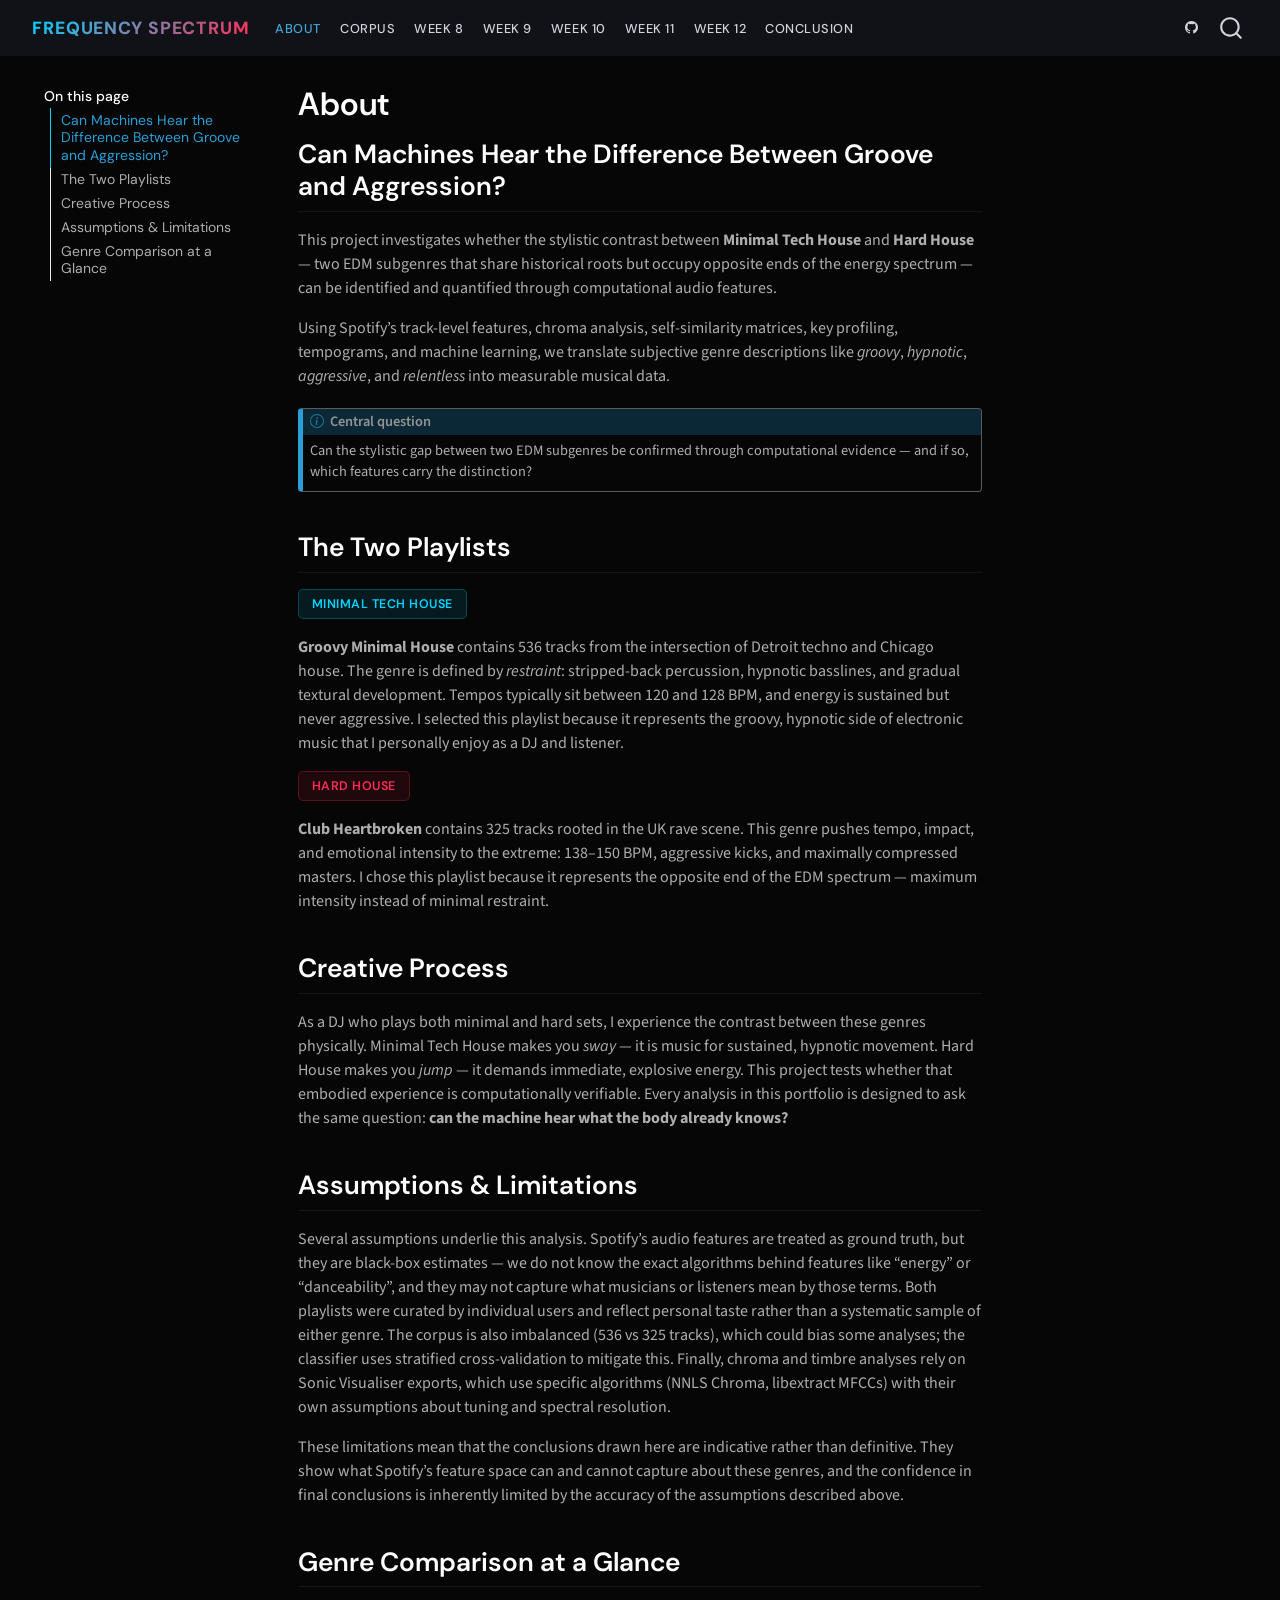
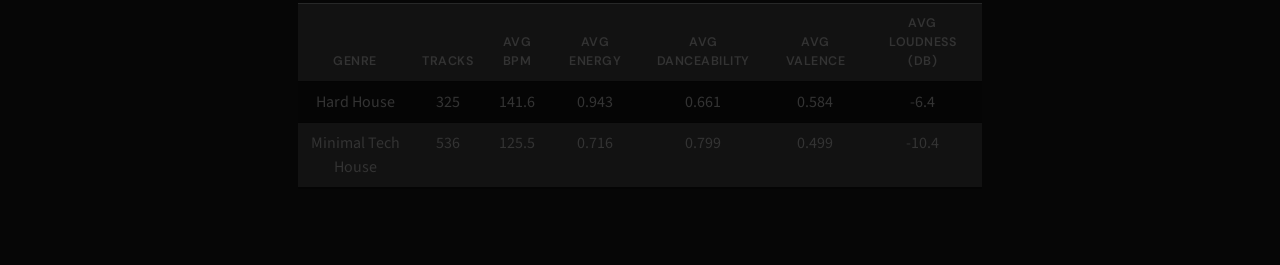
==== docs/index.html @ 455fdeac "Final portfolio" ====
<!DOCTYPE html>
<html xmlns="http://www.w3.org/1999/xhtml" lang="en" xml:lang="en"><head>

<meta charset="utf-8">
<meta name="generator" content="quarto-1.8.25">

<meta name="viewport" content="width=device-width, initial-scale=1.0, user-scalable=yes">


<title>About – Frequency Spectrum</title>
<style>
code{white-space: pre-wrap;}
span.smallcaps{font-variant: small-caps;}
div.columns{display: flex; gap: min(4vw, 1.5em);}
div.column{flex: auto; overflow-x: auto;}
div.hanging-indent{margin-left: 1.5em; text-indent: -1.5em;}
ul.task-list{list-style: none;}
ul.task-list li input[type="checkbox"] {
  width: 0.8em;
  margin: 0 0.8em 0.2em -1em; /* quarto-specific, see https://github.com/quarto-dev/quarto-cli/issues/4556 */ 
  vertical-align: middle;
}
</style>


<script src="site_libs/quarto-nav/quarto-nav.js"></script>
<script src="site_libs/quarto-nav/headroom.min.js"></script>
<script src="site_libs/clipboard/clipboard.min.js"></script>
<script src="site_libs/quarto-search/autocomplete.umd.js"></script>
<script src="site_libs/quarto-search/fuse.min.js"></script>
<script src="site_libs/quarto-search/quarto-search.js"></script>
<meta name="quarto:offset" content="./">
<script src="site_libs/quarto-html/quarto.js" type="module"></script>
<script src="site_libs/quarto-html/tabsets/tabsets.js" type="module"></script>
<script src="site_libs/quarto-html/axe/axe-check.js" type="module"></script>
<script src="site_libs/quarto-html/popper.min.js"></script>
<script src="site_libs/quarto-html/tippy.umd.min.js"></script>
<script src="site_libs/quarto-html/anchor.min.js"></script>
<link href="site_libs/quarto-html/tippy.css" rel="stylesheet">
<link href="site_libs/quarto-html/quarto-syntax-highlighting-dark-707d8167ce6003fca903bfe2be84ab7f.css" rel="stylesheet" id="quarto-text-highlighting-styles">
<script src="site_libs/bootstrap/bootstrap.min.js"></script>
<link href="site_libs/bootstrap/bootstrap-icons.css" rel="stylesheet">
<link href="site_libs/bootstrap/bootstrap-e478859834df8f7b077fbd1dd3762a8b.min.css" rel="stylesheet" append-hash="true" id="quarto-bootstrap" data-mode="dark">
<script id="quarto-search-options" type="application/json">{
  "location": "navbar",
  "copy-button": false,
  "collapse-after": 3,
  "panel-placement": "end",
  "type": "overlay",
  "limit": 50,
  "keyboard-shortcut": [
    "f",
    "/",
    "s"
  ],
  "show-item-context": false,
  "language": {
    "search-no-results-text": "No results",
    "search-matching-documents-text": "matching documents",
    "search-copy-link-title": "Copy link to search",
    "search-hide-matches-text": "Hide additional matches",
    "search-more-match-text": "more match in this document",
    "search-more-matches-text": "more matches in this document",
    "search-clear-button-title": "Clear",
    "search-text-placeholder": "",
    "search-detached-cancel-button-title": "Cancel",
    "search-submit-button-title": "Submit",
    "search-label": "Search"
  }
}</script>
<style>html{ scroll-behavior: smooth; }</style>
<link href="site_libs/htmltools-fill-0.5.9/fill.css" rel="stylesheet">
<script src="site_libs/htmlwidgets-1.6.4/htmlwidgets.js"></script>
<link href="site_libs/datatables-css-0.0.0/datatables-crosstalk.css" rel="stylesheet">
<script src="site_libs/datatables-binding-0.34.0/datatables.js"></script>
<script src="site_libs/jquery-3.6.0/jquery-3.6.0.min.js"></script>
<link href="site_libs/dt-core-1.13.6/css/jquery.dataTables.min.css" rel="stylesheet">
<link href="site_libs/dt-core-1.13.6/css/jquery.dataTables.extra.css" rel="stylesheet">
<script src="site_libs/dt-core-1.13.6/js/jquery.dataTables.min.js"></script>
<link href="site_libs/crosstalk-1.2.2/css/crosstalk.min.css" rel="stylesheet">
<script src="site_libs/crosstalk-1.2.2/js/crosstalk.min.js"></script>


<link rel="stylesheet" href="style.css">
</head>

<body class="floating nav-fixed quarto-light">

<div id="quarto-search-results"></div>
  <header id="quarto-header" class="headroom fixed-top">
    <nav class="navbar navbar-expand-lg " data-bs-theme="dark">
      <div class="navbar-container container-fluid">
      <div class="navbar-brand-container mx-auto">
    <a href="./index.html" class="navbar-brand navbar-brand-logo">
    </a>
    <a class="navbar-brand" href="./index.html">
    <span class="navbar-title">Frequency Spectrum</span>
    </a>
  </div>
            <div id="quarto-search" class="" title="Search"></div>
          <button class="navbar-toggler" type="button" data-bs-toggle="collapse" data-bs-target="#navbarCollapse" aria-controls="navbarCollapse" role="menu" aria-expanded="false" aria-label="Toggle navigation" onclick="if (window.quartoToggleHeadroom) { window.quartoToggleHeadroom(); }">
  <span class="navbar-toggler-icon"></span>
</button>
          <div class="collapse navbar-collapse" id="navbarCollapse">
            <ul class="navbar-nav navbar-nav-scroll me-auto">
  <li class="nav-item">
    <a class="nav-link active" href="./index.html" aria-current="page"> 
<span class="menu-text">About</span></a>
  </li>  
  <li class="nav-item">
    <a class="nav-link" href="./corpus.html"> 
<span class="menu-text">Corpus</span></a>
  </li>  
  <li class="nav-item">
    <a class="nav-link" href="./week8.html"> 
<span class="menu-text">Week 8</span></a>
  </li>  
  <li class="nav-item">
    <a class="nav-link" href="./week9.html"> 
<span class="menu-text">Week 9</span></a>
  </li>  
  <li class="nav-item">
    <a class="nav-link" href="./week10.html"> 
<span class="menu-text">Week 10</span></a>
  </li>  
  <li class="nav-item">
    <a class="nav-link" href="./week11.html"> 
<span class="menu-text">Week 11</span></a>
  </li>  
  <li class="nav-item">
    <a class="nav-link" href="./week12.html"> 
<span class="menu-text">Week 12</span></a>
  </li>  
  <li class="nav-item">
    <a class="nav-link" href="./conclusion.html"> 
<span class="menu-text">Conclusion</span></a>
  </li>  
</ul>
            <ul class="navbar-nav navbar-nav-scroll ms-auto">
  <li class="nav-item compact">
    <a class="nav-link" href="https://github.com/abelvestering/Computational_Musicology/"> <i class="bi bi-github" role="img">
</i> 
<span class="menu-text"></span></a>
  </li>  
</ul>
          </div> <!-- /navcollapse -->
            <div class="quarto-navbar-tools">
</div>
      </div> <!-- /container-fluid -->
    </nav>
</header>
<!-- content -->
<div id="quarto-content" class="quarto-container page-columns page-rows-contents page-layout-article page-navbar">
<!-- sidebar -->
  <nav id="quarto-sidebar" class="sidebar collapse collapse-horizontal quarto-sidebar-collapse-item sidebar-navigation floating overflow-auto">
    <nav id="TOC" role="doc-toc" class="toc-active">
    <h2 id="toc-title">On this page</h2>
   
  <ul>
  <li><a href="#can-machines-hear-the-difference-between-groove-and-aggression" id="toc-can-machines-hear-the-difference-between-groove-and-aggression" class="nav-link active" data-scroll-target="#can-machines-hear-the-difference-between-groove-and-aggression">Can Machines Hear the Difference Between Groove and Aggression?</a></li>
  <li><a href="#the-two-playlists" id="toc-the-two-playlists" class="nav-link" data-scroll-target="#the-two-playlists">The Two Playlists</a></li>
  <li><a href="#creative-process" id="toc-creative-process" class="nav-link" data-scroll-target="#creative-process">Creative Process</a></li>
  <li><a href="#assumptions-limitations" id="toc-assumptions-limitations" class="nav-link" data-scroll-target="#assumptions-limitations">Assumptions &amp; Limitations</a></li>
  <li><a href="#genre-comparison-at-a-glance" id="toc-genre-comparison-at-a-glance" class="nav-link" data-scroll-target="#genre-comparison-at-a-glance">Genre Comparison at a Glance</a></li>
  </ul>
</nav>
</nav>
<div id="quarto-sidebar-glass" class="quarto-sidebar-collapse-item" data-bs-toggle="collapse" data-bs-target=".quarto-sidebar-collapse-item"></div>
<!-- margin-sidebar -->
    <div id="quarto-margin-sidebar" class="sidebar margin-sidebar zindex-bottom">
    </div>
<!-- main -->
<main class="content" id="quarto-document-content">

<header id="title-block-header" class="quarto-title-block default">
<div class="quarto-title">
<h1 class="title">About</h1>
</div>



<div class="quarto-title-meta">

    
  
    
  </div>
  


</header>


<section id="can-machines-hear-the-difference-between-groove-and-aggression" class="level2">
<h2 class="anchored" data-anchor-id="can-machines-hear-the-difference-between-groove-and-aggression">Can Machines Hear the Difference Between Groove and Aggression?</h2>
<p>This project investigates whether the stylistic contrast between <strong>Minimal Tech House</strong> and <strong>Hard House</strong> — two EDM subgenres that share historical roots but occupy opposite ends of the energy spectrum — can be identified and quantified through computational audio features.</p>
<p>Using Spotify’s track-level features, chroma analysis, self-similarity matrices, key profiling, tempograms, and machine learning, we translate subjective genre descriptions like <em>groovy</em>, <em>hypnotic</em>, <em>aggressive</em>, and <em>relentless</em> into measurable musical data.</p>
<div class="callout callout-style-default callout-note callout-titled">
<div class="callout-header d-flex align-content-center">
<div class="callout-icon-container">
<i class="callout-icon"></i>
</div>
<div class="callout-title-container flex-fill">
<span class="screen-reader-only">Note</span>Central question
</div>
</div>
<div class="callout-body-container callout-body">
<p>Can the stylistic gap between two EDM subgenres be confirmed through computational evidence — and if so, which features carry the distinction?</p>
</div>
</div>
</section>
<section id="the-two-playlists" class="level2">
<h2 class="anchored" data-anchor-id="the-two-playlists">The Two Playlists</h2>
<p><span class="genre-tag minimal">Minimal Tech House</span></p>
<p><strong>Groovy Minimal House</strong> contains 536 tracks from the intersection of Detroit techno and Chicago house. The genre is defined by <em>restraint</em>: stripped-back percussion, hypnotic basslines, and gradual textural development. Tempos typically sit between 120 and 128 BPM, and energy is sustained but never aggressive. I selected this playlist because it represents the groovy, hypnotic side of electronic music that I personally enjoy as a DJ and listener.</p>
<p><span class="genre-tag hard">Hard House</span></p>
<p><strong>Club Heartbroken</strong> contains 325 tracks rooted in the UK rave scene. This genre pushes tempo, impact, and emotional intensity to the extreme: 138–150 BPM, aggressive kicks, and maximally compressed masters. I chose this playlist because it represents the opposite end of the EDM spectrum — maximum intensity instead of minimal restraint.</p>
</section>
<section id="creative-process" class="level2">
<h2 class="anchored" data-anchor-id="creative-process">Creative Process</h2>
<p>As a DJ who plays both minimal and hard sets, I experience the contrast between these genres physically. Minimal Tech House makes you <em>sway</em> — it is music for sustained, hypnotic movement. Hard House makes you <em>jump</em> — it demands immediate, explosive energy. This project tests whether that embodied experience is computationally verifiable. Every analysis in this portfolio is designed to ask the same question: <strong>can the machine hear what the body already knows?</strong></p>
</section>
<section id="assumptions-limitations" class="level2">
<h2 class="anchored" data-anchor-id="assumptions-limitations">Assumptions &amp; Limitations</h2>
<p>Several assumptions underlie this analysis. Spotify’s audio features are treated as ground truth, but they are black-box estimates — we do not know the exact algorithms behind features like “energy” or “danceability”, and they may not capture what musicians or listeners mean by those terms. Both playlists were curated by individual users and reflect personal taste rather than a systematic sample of either genre. The corpus is also imbalanced (536 vs 325 tracks), which could bias some analyses; the classifier uses stratified cross-validation to mitigate this. Finally, chroma and timbre analyses rely on Sonic Visualiser exports, which use specific algorithms (NNLS Chroma, libextract MFCCs) with their own assumptions about tuning and spectral resolution.</p>
<p>These limitations mean that the conclusions drawn here are indicative rather than definitive. They show what Spotify’s feature space can and cannot capture about these genres, and the confidence in final conclusions is inherently limited by the accuracy of the assumptions described above.</p>
</section>
<section id="genre-comparison-at-a-glance" class="level2">
<h2 class="anchored" data-anchor-id="genre-comparison-at-a-glance">Genre Comparison at a Glance</h2>
<div class="cell">
<div class="cell-output-display">
<div class="datatables html-widget html-fill-item" id="htmlwidget-2cdfd530561beb32ae3f" style="width:100%;height:auto;"></div>
<script type="application/json" data-for="htmlwidget-2cdfd530561beb32ae3f">{"x":{"filter":"none","vertical":false,"data":[["Hard House","Minimal Tech House"],[325,536],[141.6,125.5],[0.9429999999999999,0.716],[0.661,0.799],[0.584,0.499],[-6.4,-10.4]],"container":"<table class=\"table table-striped table-hover\">\n  <thead>\n    <tr>\n      <th>Genre<\/th>\n      <th>Tracks<\/th>\n      <th>Avg BPM<\/th>\n      <th>Avg Energy<\/th>\n      <th>Avg Danceability<\/th>\n      <th>Avg Valence<\/th>\n      <th>Avg Loudness (dB)<\/th>\n    <\/tr>\n  <\/thead>\n<\/table>","options":{"dom":"t","ordering":false,"columnDefs":[{"className":"dt-center","targets":"_all"},{"name":"Genre","targets":0},{"name":"Tracks","targets":1},{"name":"Avg BPM","targets":2},{"name":"Avg Energy","targets":3},{"name":"Avg Danceability","targets":4},{"name":"Avg Valence","targets":5},{"name":"Avg Loudness (dB)","targets":6}],"order":[],"autoWidth":false,"orderClasses":false}},"evals":[],"jsHooks":[]}</script>
</div>
</div>


</section>

</main> <!-- /main -->
<script id="quarto-html-after-body" type="application/javascript">
  window.document.addEventListener("DOMContentLoaded", function (event) {
    const icon = "";
    const anchorJS = new window.AnchorJS();
    anchorJS.options = {
      placement: 'right',
      icon: icon
    };
    anchorJS.add('.anchored');
    const isCodeAnnotation = (el) => {
      for (const clz of el.classList) {
        if (clz.startsWith('code-annotation-')) {                     
          return true;
        }
      }
      return false;
    }
    const onCopySuccess = function(e) {
      // button target
      const button = e.trigger;
      // don't keep focus
      button.blur();
      // flash "checked"
      button.classList.add('code-copy-button-checked');
      var currentTitle = button.getAttribute("title");
      button.setAttribute("title", "Copied!");
      let tooltip;
      if (window.bootstrap) {
        button.setAttribute("data-bs-toggle", "tooltip");
        button.setAttribute("data-bs-placement", "left");
        button.setAttribute("data-bs-title", "Copied!");
        tooltip = new bootstrap.Tooltip(button, 
          { trigger: "manual", 
            customClass: "code-copy-button-tooltip",
            offset: [0, -8]});
        tooltip.show();    
      }
      setTimeout(function() {
        if (tooltip) {
          tooltip.hide();
          button.removeAttribute("data-bs-title");
          button.removeAttribute("data-bs-toggle");
          button.removeAttribute("data-bs-placement");
        }
        button.setAttribute("title", currentTitle);
        button.classList.remove('code-copy-button-checked');
      }, 1000);
      // clear code selection
      e.clearSelection();
    }
    const getTextToCopy = function(trigger) {
      const outerScaffold = trigger.parentElement.cloneNode(true);
      const codeEl = outerScaffold.querySelector('code');
      for (const childEl of codeEl.children) {
        if (isCodeAnnotation(childEl)) {
          childEl.remove();
        }
      }
      return codeEl.innerText;
    }
    const clipboard = new window.ClipboardJS('.code-copy-button:not([data-in-quarto-modal])', {
      text: getTextToCopy
    });
    clipboard.on('success', onCopySuccess);
    if (window.document.getElementById('quarto-embedded-source-code-modal')) {
      const clipboardModal = new window.ClipboardJS('.code-copy-button[data-in-quarto-modal]', {
        text: getTextToCopy,
        container: window.document.getElementById('quarto-embedded-source-code-modal')
      });
      clipboardModal.on('success', onCopySuccess);
    }
      var localhostRegex = new RegExp(/^(?:http|https):\/\/localhost\:?[0-9]*\//);
      var mailtoRegex = new RegExp(/^mailto:/);
        var filterRegex = new RegExp('/' + window.location.host + '/');
      var isInternal = (href) => {
          return filterRegex.test(href) || localhostRegex.test(href) || mailtoRegex.test(href);
      }
      // Inspect non-navigation links and adorn them if external
     var links = window.document.querySelectorAll('a[href]:not(.nav-link):not(.navbar-brand):not(.toc-action):not(.sidebar-link):not(.sidebar-item-toggle):not(.pagination-link):not(.no-external):not([aria-hidden]):not(.dropdown-item):not(.quarto-navigation-tool):not(.about-link)');
      for (var i=0; i<links.length; i++) {
        const link = links[i];
        if (!isInternal(link.href)) {
          // undo the damage that might have been done by quarto-nav.js in the case of
          // links that we want to consider external
          if (link.dataset.originalHref !== undefined) {
            link.href = link.dataset.originalHref;
          }
        }
      }
    function tippyHover(el, contentFn, onTriggerFn, onUntriggerFn) {
      const config = {
        allowHTML: true,
        maxWidth: 500,
        delay: 100,
        arrow: false,
        appendTo: function(el) {
            return el.parentElement;
        },
        interactive: true,
        interactiveBorder: 10,
        theme: 'quarto',
        placement: 'bottom-start',
      };
      if (contentFn) {
        config.content = contentFn;
      }
      if (onTriggerFn) {
        config.onTrigger = onTriggerFn;
      }
      if (onUntriggerFn) {
        config.onUntrigger = onUntriggerFn;
      }
      window.tippy(el, config); 
    }
    const noterefs = window.document.querySelectorAll('a[role="doc-noteref"]');
    for (var i=0; i<noterefs.length; i++) {
      const ref = noterefs[i];
      tippyHover(ref, function() {
        // use id or data attribute instead here
        let href = ref.getAttribute('data-footnote-href') || ref.getAttribute('href');
        try { href = new URL(href).hash; } catch {}
        const id = href.replace(/^#\/?/, "");
        const note = window.document.getElementById(id);
        if (note) {
          return note.innerHTML;
        } else {
          return "";
        }
      });
    }
    const xrefs = window.document.querySelectorAll('a.quarto-xref');
    const processXRef = (id, note) => {
      // Strip column container classes
      const stripColumnClz = (el) => {
        el.classList.remove("page-full", "page-columns");
        if (el.children) {
          for (const child of el.children) {
            stripColumnClz(child);
          }
        }
      }
      stripColumnClz(note)
      if (id === null || id.startsWith('sec-')) {
        // Special case sections, only their first couple elements
        const container = document.createElement("div");
        if (note.children && note.children.length > 2) {
          container.appendChild(note.children[0].cloneNode(true));
          for (let i = 1; i < note.children.length; i++) {
            const child = note.children[i];
            if (child.tagName === "P" && child.innerText === "") {
              continue;
            } else {
              container.appendChild(child.cloneNode(true));
              break;
            }
          }
          if (window.Quarto?.typesetMath) {
            window.Quarto.typesetMath(container);
          }
          return container.innerHTML
        } else {
          if (window.Quarto?.typesetMath) {
            window.Quarto.typesetMath(note);
          }
          return note.innerHTML;
        }
      } else {
        // Remove any anchor links if they are present
        const anchorLink = note.querySelector('a.anchorjs-link');
        if (anchorLink) {
          anchorLink.remove();
        }
        if (window.Quarto?.typesetMath) {
          window.Quarto.typesetMath(note);
        }
        if (note.classList.contains("callout")) {
          return note.outerHTML;
        } else {
          return note.innerHTML;
        }
      }
    }
    for (var i=0; i<xrefs.length; i++) {
      const xref = xrefs[i];
      tippyHover(xref, undefined, function(instance) {
        instance.disable();
        let url = xref.getAttribute('href');
        let hash = undefined; 
        if (url.startsWith('#')) {
          hash = url;
        } else {
          try { hash = new URL(url).hash; } catch {}
        }
        if (hash) {
          const id = hash.replace(/^#\/?/, "");
          const note = window.document.getElementById(id);
          if (note !== null) {
            try {
              const html = processXRef(id, note.cloneNode(true));
              instance.setContent(html);
            } finally {
              instance.enable();
              instance.show();
            }
          } else {
            // See if we can fetch this
            fetch(url.split('#')[0])
            .then(res => res.text())
            .then(html => {
              const parser = new DOMParser();
              const htmlDoc = parser.parseFromString(html, "text/html");
              const note = htmlDoc.getElementById(id);
              if (note !== null) {
                const html = processXRef(id, note);
                instance.setContent(html);
              } 
            }).finally(() => {
              instance.enable();
              instance.show();
            });
          }
        } else {
          // See if we can fetch a full url (with no hash to target)
          // This is a special case and we should probably do some content thinning / targeting
          fetch(url)
          .then(res => res.text())
          .then(html => {
            const parser = new DOMParser();
            const htmlDoc = parser.parseFromString(html, "text/html");
            const note = htmlDoc.querySelector('main.content');
            if (note !== null) {
              // This should only happen for chapter cross references
              // (since there is no id in the URL)
              // remove the first header
              if (note.children.length > 0 && note.children[0].tagName === "HEADER") {
                note.children[0].remove();
              }
              const html = processXRef(null, note);
              instance.setContent(html);
            } 
          }).finally(() => {
            instance.enable();
            instance.show();
          });
        }
      }, function(instance) {
      });
    }
        let selectedAnnoteEl;
        const selectorForAnnotation = ( cell, annotation) => {
          let cellAttr = 'data-code-cell="' + cell + '"';
          let lineAttr = 'data-code-annotation="' +  annotation + '"';
          const selector = 'span[' + cellAttr + '][' + lineAttr + ']';
          return selector;
        }
        const selectCodeLines = (annoteEl) => {
          const doc = window.document;
          const targetCell = annoteEl.getAttribute("data-target-cell");
          const targetAnnotation = annoteEl.getAttribute("data-target-annotation");
          const annoteSpan = window.document.querySelector(selectorForAnnotation(targetCell, targetAnnotation));
          const lines = annoteSpan.getAttribute("data-code-lines").split(",");
          const lineIds = lines.map((line) => {
            return targetCell + "-" + line;
          })
          let top = null;
          let height = null;
          let parent = null;
          if (lineIds.length > 0) {
              //compute the position of the single el (top and bottom and make a div)
              const el = window.document.getElementById(lineIds[0]);
              top = el.offsetTop;
              height = el.offsetHeight;
              parent = el.parentElement.parentElement;
            if (lineIds.length > 1) {
              const lastEl = window.document.getElementById(lineIds[lineIds.length - 1]);
              const bottom = lastEl.offsetTop + lastEl.offsetHeight;
              height = bottom - top;
            }
            if (top !== null && height !== null && parent !== null) {
              // cook up a div (if necessary) and position it 
              let div = window.document.getElementById("code-annotation-line-highlight");
              if (div === null) {
                div = window.document.createElement("div");
                div.setAttribute("id", "code-annotation-line-highlight");
                div.style.position = 'absolute';
                parent.appendChild(div);
              }
              div.style.top = top - 2 + "px";
              div.style.height = height + 4 + "px";
              div.style.left = 0;
              let gutterDiv = window.document.getElementById("code-annotation-line-highlight-gutter");
              if (gutterDiv === null) {
                gutterDiv = window.document.createElement("div");
                gutterDiv.setAttribute("id", "code-annotation-line-highlight-gutter");
                gutterDiv.style.position = 'absolute';
                const codeCell = window.document.getElementById(targetCell);
                const gutter = codeCell.querySelector('.code-annotation-gutter');
                gutter.appendChild(gutterDiv);
              }
              gutterDiv.style.top = top - 2 + "px";
              gutterDiv.style.height = height + 4 + "px";
            }
            selectedAnnoteEl = annoteEl;
          }
        };
        const unselectCodeLines = () => {
          const elementsIds = ["code-annotation-line-highlight", "code-annotation-line-highlight-gutter"];
          elementsIds.forEach((elId) => {
            const div = window.document.getElementById(elId);
            if (div) {
              div.remove();
            }
          });
          selectedAnnoteEl = undefined;
        };
          // Handle positioning of the toggle
      window.addEventListener(
        "resize",
        throttle(() => {
          elRect = undefined;
          if (selectedAnnoteEl) {
            selectCodeLines(selectedAnnoteEl);
          }
        }, 10)
      );
      function throttle(fn, ms) {
      let throttle = false;
      let timer;
        return (...args) => {
          if(!throttle) { // first call gets through
              fn.apply(this, args);
              throttle = true;
          } else { // all the others get throttled
              if(timer) clearTimeout(timer); // cancel #2
              timer = setTimeout(() => {
                fn.apply(this, args);
                timer = throttle = false;
              }, ms);
          }
        };
      }
        // Attach click handler to the DT
        const annoteDls = window.document.querySelectorAll('dt[data-target-cell]');
        for (const annoteDlNode of annoteDls) {
          annoteDlNode.addEventListener('click', (event) => {
            const clickedEl = event.target;
            if (clickedEl !== selectedAnnoteEl) {
              unselectCodeLines();
              const activeEl = window.document.querySelector('dt[data-target-cell].code-annotation-active');
              if (activeEl) {
                activeEl.classList.remove('code-annotation-active');
              }
              selectCodeLines(clickedEl);
              clickedEl.classList.add('code-annotation-active');
            } else {
              // Unselect the line
              unselectCodeLines();
              clickedEl.classList.remove('code-annotation-active');
            }
          });
        }
    const findCites = (el) => {
      const parentEl = el.parentElement;
      if (parentEl) {
        const cites = parentEl.dataset.cites;
        if (cites) {
          return {
            el,
            cites: cites.split(' ')
          };
        } else {
          return findCites(el.parentElement)
        }
      } else {
        return undefined;
      }
    };
    var bibliorefs = window.document.querySelectorAll('a[role="doc-biblioref"]');
    for (var i=0; i<bibliorefs.length; i++) {
      const ref = bibliorefs[i];
      const citeInfo = findCites(ref);
      if (citeInfo) {
        tippyHover(citeInfo.el, function() {
          var popup = window.document.createElement('div');
          citeInfo.cites.forEach(function(cite) {
            var citeDiv = window.document.createElement('div');
            citeDiv.classList.add('hanging-indent');
            citeDiv.classList.add('csl-entry');
            var biblioDiv = window.document.getElementById('ref-' + cite);
            if (biblioDiv) {
              citeDiv.innerHTML = biblioDiv.innerHTML;
            }
            popup.appendChild(citeDiv);
          });
          return popup.innerHTML;
        });
      }
    }
  });
  </script>
</div> <!-- /content -->




<script src="site_libs/quarto-html/zenscroll-min.js"></script>
</body></html>
---- docs/site_libs/quarto-html/tippy.css ----
.tippy-box[data-animation=fade][data-state=hidden]{opacity:0}[data-tippy-root]{max-width:calc(100vw - 10px)}.tippy-box{position:relative;background-color:#333;color:#fff;border-radius:4px;font-size:14px;line-height:1.4;white-space:normal;outline:0;transition-property:transform,visibility,opacity}.tippy-box[data-placement^=top]>.tippy-arrow{bottom:0}.tippy-box[data-placement^=top]>.tippy-arrow:before{bottom:-7px;left:0;border-width:8px 8px 0;border-top-color:initial;transform-origin:center top}.tippy-box[data-placement^=bottom]>.tippy-arrow{top:0}.tippy-box[data-placement^=bottom]>.tippy-arrow:before{top:-7px;left:0;border-width:0 8px 8px;border-bottom-color:initial;transform-origin:center bottom}.tippy-box[data-placement^=left]>.tippy-arrow{right:0}.tippy-box[data-placement^=left]>.tippy-arrow:before{border-width:8px 0 8px 8px;border-left-color:initial;right:-7px;transform-origin:center left}.tippy-box[data-placement^=right]>.tippy-arrow{left:0}.tippy-box[data-placement^=right]>.tippy-arrow:before{left:-7px;border-width:8px 8px 8px 0;border-right-color:initial;transform-origin:center right}.tippy-box[data-inertia][data-state=visible]{transition-timing-function:cubic-bezier(.54,1.5,.38,1.11)}.tippy-arrow{width:16px;height:16px;color:#333}.tippy-arrow:before{content:"";position:absolute;border-color:transparent;border-style:solid}.tippy-content{position:relative;padding:5px 9px;z-index:1}
---- docs/site_libs/quarto-html/quarto-syntax-highlighting-dark-707d8167ce6003fca903bfe2be84ab7f.css ----
/* quarto syntax highlight colors */
:root {
  --quarto-hl-al-color: #f07178;
  --quarto-hl-an-color: #d4d0ab;
  --quarto-hl-at-color: #00e0e0;
  --quarto-hl-bn-color: #d4d0ab;
  --quarto-hl-bu-color: #abe338;
  --quarto-hl-ch-color: #abe338;
  --quarto-hl-co-color: #f8f8f2;
  --quarto-hl-cv-color: #ffd700;
  --quarto-hl-cn-color: #ffd700;
  --quarto-hl-cf-color: #ffa07a;
  --quarto-hl-dt-color: #ffa07a;
  --quarto-hl-dv-color: #d4d0ab;
  --quarto-hl-do-color: #f8f8f2;
  --quarto-hl-er-color: #f07178;
  --quarto-hl-ex-color: #00e0e0;
  --quarto-hl-fl-color: #d4d0ab;
  --quarto-hl-fu-color: #ffa07a;
  --quarto-hl-im-color: #abe338;
  --quarto-hl-in-color: #d4d0ab;
  --quarto-hl-kw-color: #ffa07a;
  --quarto-hl-op-color: #ffa07a;
  --quarto-hl-ot-color: #00e0e0;
  --quarto-hl-pp-color: #dcc6e0;
  --quarto-hl-re-color: #00e0e0;
  --quarto-hl-sc-color: #abe338;
  --quarto-hl-ss-color: #abe338;
  --quarto-hl-st-color: #abe338;
  --quarto-hl-va-color: #00e0e0;
  --quarto-hl-vs-color: #abe338;
  --quarto-hl-wa-color: #dcc6e0;
}

/* other quarto variables */
:root {
  --quarto-font-monospace: SFMono-Regular, Menlo, Monaco, Consolas, "Liberation Mono", "Courier New", monospace;
}

/* syntax highlight based on Pandoc's rules */
pre > code.sourceCode > span {
  color: #f8f8f2;
}

code.sourceCode > span {
  color: #f8f8f2;
}

div.sourceCode,
div.sourceCode pre.sourceCode {
  color: #f8f8f2;
}

/* Normal */
code span {
  color: #f8f8f2;
}

/* Alert */
code span.al {
  color: #f07178;
}

/* Annotation */
code span.an {
  color: #d4d0ab;
}

/* Attribute */
code span.at {
  color: #00e0e0;
}

/* BaseN */
code span.bn {
  color: #d4d0ab;
}

/* BuiltIn */
code span.bu {
  color: #abe338;
}

/* ControlFlow */
code span.cf {
  font-weight: bold;
  color: #ffa07a;
}

/* Char */
code span.ch {
  color: #abe338;
}

/* Constant */
code span.cn {
  color: #ffd700;
}

/* Comment */
code span.co {
  font-style: italic;
  color: #f8f8f2;
}

/* CommentVar */
code span.cv {
  color: #ffd700;
}

/* Documentation */
code span.do {
  color: #f8f8f2;
}

/* DataType */
code span.dt {
  color: #ffa07a;
}

/* DecVal */
code span.dv {
  color: #d4d0ab;
}

/* Error */
code span.er {
  color: #f07178;
  text-decoration: underline;
}

/* Extension */
code span.ex {
  font-weight: bold;
  color: #00e0e0;
}

/* Float */
code span.fl {
  color: #d4d0ab;
}

/* Function */
code span.fu {
  color: #ffa07a;
}

/* Import */
code span.im {
  color: #abe338;
}

/* Information */
code span.in {
  color: #d4d0ab;
}

/* Keyword */
code span.kw {
  font-weight: bold;
  color: #ffa07a;
}

/* Operator */
code span.op {
  color: #ffa07a;
}

/* Other */
code span.ot {
  color: #00e0e0;
}

/* Preprocessor */
code span.pp {
  color: #dcc6e0;
}

/* RegionMarker */
code span.re {
  background-color: #f8f8f2;
  color: #00e0e0;
}

/* SpecialChar */
code span.sc {
  color: #abe338;
}

/* SpecialString */
code span.ss {
  color: #abe338;
}

/* String */
code span.st {
  color: #abe338;
}

/* Variable */
code span.va {
  color: #00e0e0;
}

/* VerbatimString */
code span.vs {
  color: #abe338;
}

/* Warning */
code span.wa {
  color: #dcc6e0;
}

.prevent-inlining {
  content: "</";
}

/*# sourceMappingURL=f5ab3bb6f5ded8da9f12dd3a91d3da26.css.map */
---- docs/site_libs/htmltools-fill-0.5.9/fill.css ----
@layer htmltools {
  .html-fill-container {
    display: flex;
    flex-direction: column;
    /* Prevent the container from expanding vertically or horizontally beyond its
    parent's constraints. */
    min-height: 0;
    min-width: 0;
  }
  .html-fill-container > .html-fill-item {
    /* Fill items can grow and shrink freely within
    available vertical space in fillable container */
    flex: 1 1 auto;
    min-height: 0;
    min-width: 0;
  }
  .html-fill-container > :not(.html-fill-item) {
    /* Prevent shrinking or growing of non-fill items */
    flex: 0 0 auto;
  }
}
---- docs/site_libs/crosstalk-1.2.2/css/crosstalk.min.css ----
.container-fluid.crosstalk-bscols{margin-left:-30px;margin-right:-30px;white-space:normal}body>.container-fluid.crosstalk-bscols{margin-left:auto;margin-right:auto}.crosstalk-input-checkboxgroup .crosstalk-options-group .crosstalk-options-column{display:inline-block;padding-right:12px;vertical-align:top}@media only screen and (max-width: 480px){.crosstalk-input-checkboxgroup .crosstalk-options-group .crosstalk-options-column{display:block;padding-right:inherit}}.crosstalk-input{margin-bottom:15px}.crosstalk-input .control-label{margin-bottom:0;vertical-align:middle}.crosstalk-input input[type="checkbox"]{margin:4px 0 0;margin-top:1px;line-height:normal}.crosstalk-input .checkbox{position:relative;display:block;margin-top:10px;margin-bottom:10px}.crosstalk-input .checkbox>label{padding-left:20px;margin-bottom:0;font-weight:400;cursor:pointer}.crosstalk-input .checkbox input[type="checkbox"],.crosstalk-input .checkbox-inline input[type="checkbox"]{position:absolute;margin-top:2px;margin-left:-20px}.crosstalk-input .checkbox+.checkbox{margin-top:-5px}.crosstalk-input .checkbox-inline{position:relative;display:inline-block;padding-left:20px;margin-bottom:0;font-weight:400;vertical-align:middle;cursor:pointer}.crosstalk-input .checkbox-inline+.checkbox-inline{margin-top:0;margin-left:10px}
---- docs/style.css ----
@import url('https://fonts.googleapis.com/css2?family=DM+Sans:opsz,wght@9..40,400..800&family=Source+Sans+3:wght@300;400;500;600;700&display=swap');

:root {
  --cyan: #00d4ff;
  --red: #ff2d55;
  --card-bg: #111118;
  --card-border: rgba(255,255,255,0.06);
  --text: #d0d4dc;
  --text-bright: #f0f2f5;
  --text-muted: #7a8090;
}

body { font-family: 'Source Sans 3', sans-serif !important; }
h1,h2,h3,h4,h5,h6 { font-family: 'DM Sans', sans-serif !important; }

/* Navbar */
.navbar-title {
  font-family: 'DM Sans', sans-serif !important;
  font-weight: 800 !important; font-size: 1.1rem !important;
  letter-spacing: 0.05em !important; text-transform: uppercase !important;
  background: linear-gradient(135deg, var(--cyan), var(--red)) !important;
  -webkit-background-clip: text !important; -webkit-text-fill-color: transparent !important;
}
.navbar .nav-link {
  font-family: 'DM Sans', sans-serif !important;
  font-size: 0.8rem !important; letter-spacing: 0.04em; text-transform: uppercase; font-weight: 500;
}

/* TOC sidebar */
.sidebar nav[role="doc-toc"] { font-family: 'DM Sans', sans-serif; font-size: 0.85rem; }
.sidebar nav[role="doc-toc"] a { transition: color 0.2s; }
.sidebar nav[role="doc-toc"] a.active { color: var(--cyan) !important; border-left-color: var(--cyan) !important; }

/* Section headers */
h2 { margin-top: 2.5rem; padding-bottom: 0.5rem; border-bottom: 1px solid var(--card-border); }
h3 { margin-top: 2rem; }

/* Genre tags */
.genre-tag {
  display: inline-block; padding: 0.3rem 0.8rem; border-radius: 5px;
  font-family: 'DM Sans', sans-serif; font-weight: 600; font-size: 0.78rem;
  letter-spacing: 0.04em; text-transform: uppercase;
}
.genre-tag.minimal { background: rgba(0,212,255,0.1); border: 1px solid rgba(0,212,255,0.25); color: var(--cyan); }
.genre-tag.hard { background: rgba(255,45,85,0.1); border: 1px solid rgba(255,45,85,0.25); color: var(--red); }

/* Alerts */
.alert-info { background: rgba(0,212,255,0.06) !important; border: 1px solid rgba(0,212,255,0.2) !important; border-radius: 8px !important; }
.alert-info strong { color: var(--cyan) !important; }

/* Tables */
table.dataTable thead th {
  font-family: 'DM Sans', sans-serif !important;
  font-weight: 600; font-size: 0.78rem; letter-spacing: 0.04em; text-transform: uppercase;
}

/* Images */
img { border-radius: 6px; max-width: 100%; }

/* Tabs */
.nav-tabs .nav-link { font-family: 'DM Sans', sans-serif !important; font-weight: 500; font-size: 0.82rem; }
.nav-tabs .nav-link.active { color: var(--cyan) !important; border-bottom: 2px solid var(--cyan) !important; }

/* Scrollbar */
::-webkit-scrollbar { width: 6px; }
::-webkit-scrollbar-track { background: transparent; }
::-webkit-scrollbar-thumb { background: rgba(255,255,255,0.08); border-radius: 3px; }
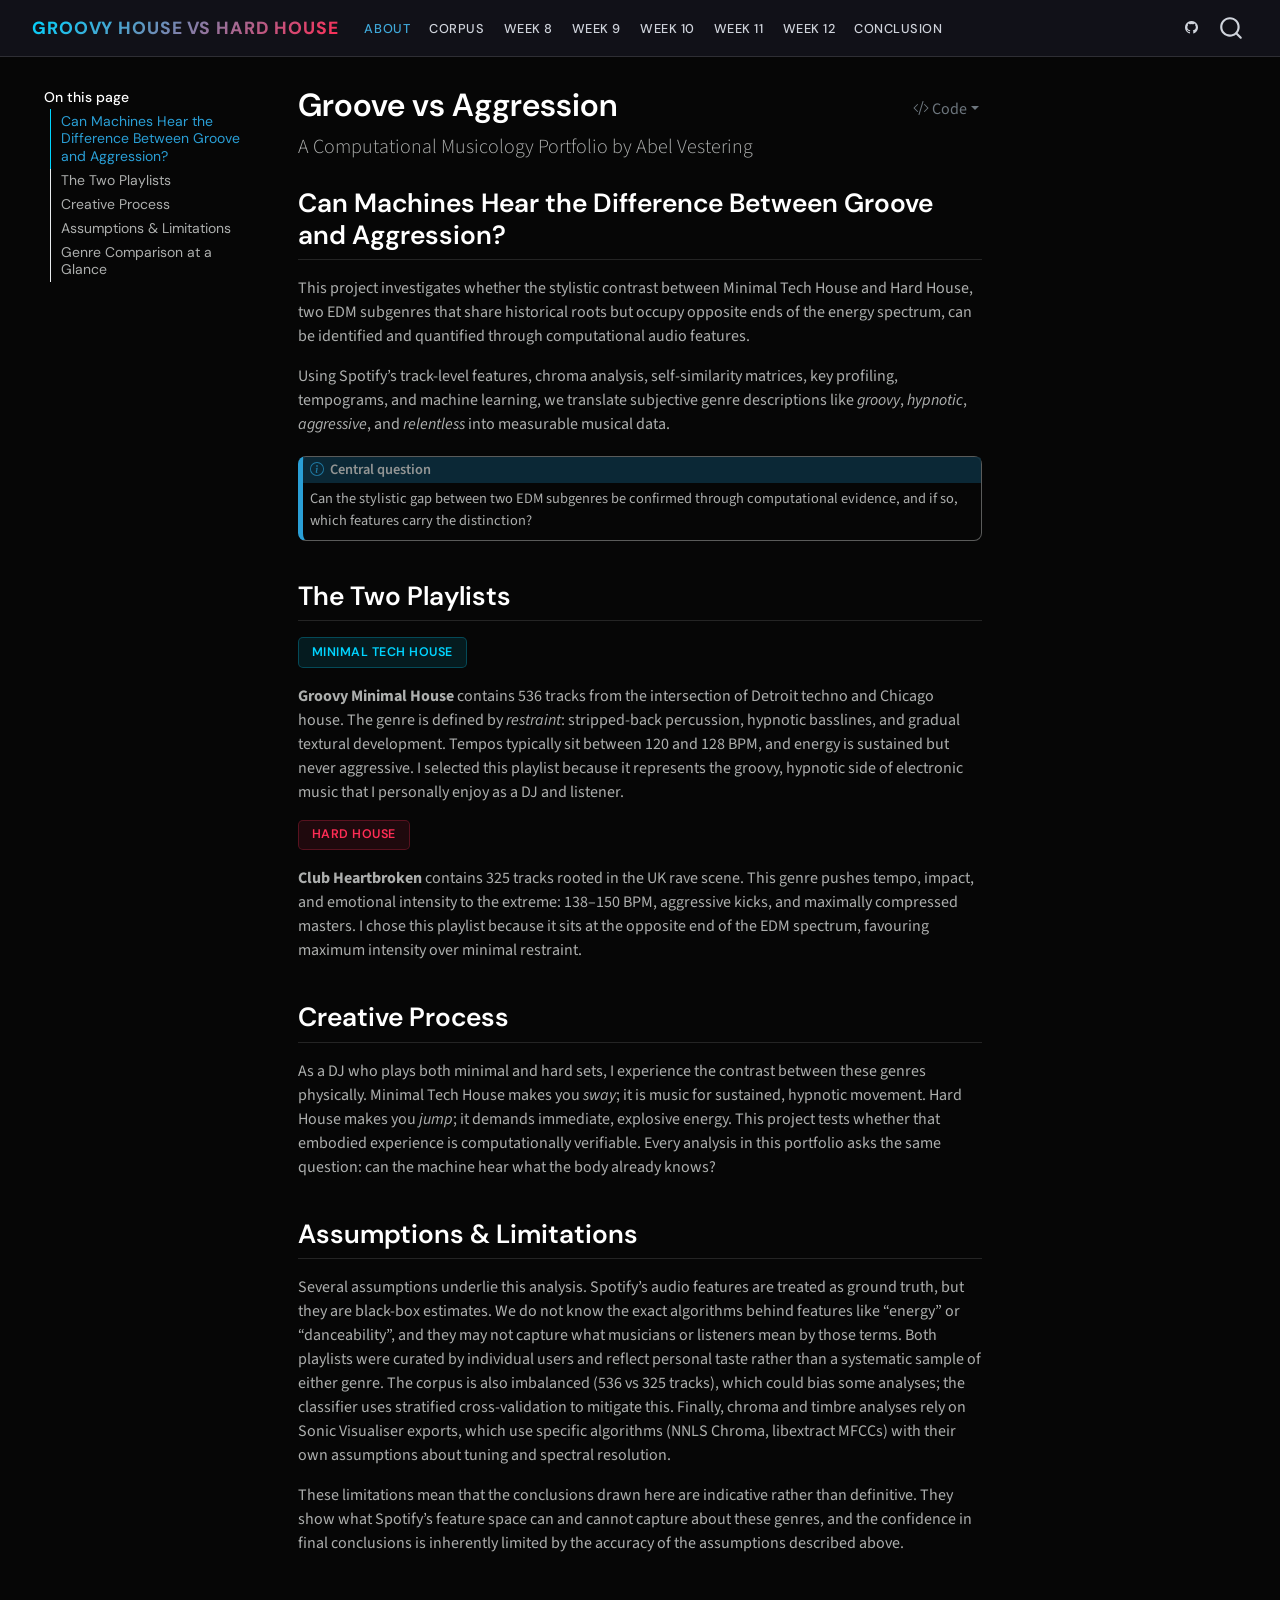
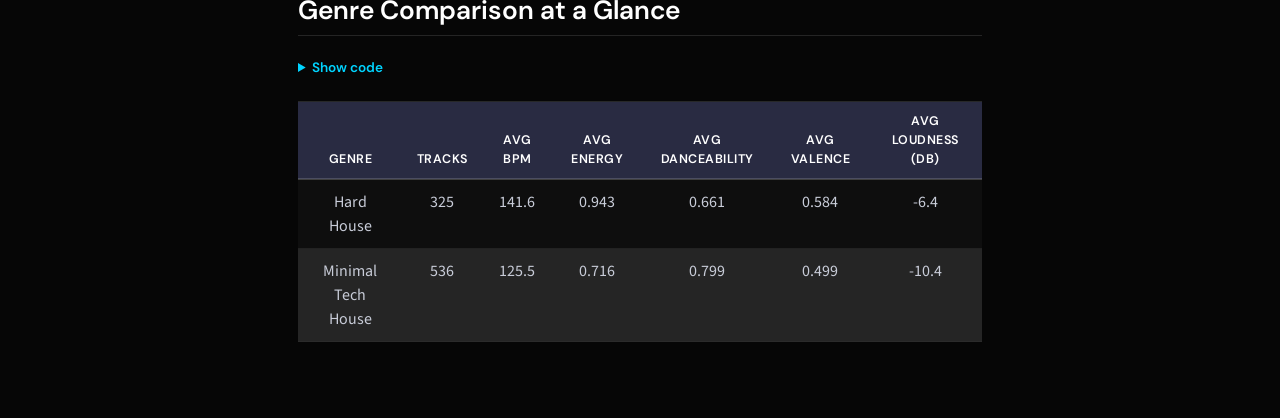
==== commit 668adf9a: "Portfolio computational musicology" ====
--- a/docs/index.html
+++ b/docs/index.html
@@ -7,7 +7,7 @@
 <meta name="viewport" content="width=device-width, initial-scale=1.0, user-scalable=yes">
 
 
-<title>About – Frequency Spectrum</title>
+<title>Groove vs Aggression – Groovy House vs Hard House</title>
 <style>
 code{white-space: pre-wrap;}
 span.smallcaps{font-variant: small-caps;}
@@ -20,11 +20,45 @@
   margin: 0 0.8em 0.2em -1em; /* quarto-specific, see https://github.com/quarto-dev/quarto-cli/issues/4556 */ 
   vertical-align: middle;
 }
+/* CSS for syntax highlighting */
+html { -webkit-text-size-adjust: 100%; }
+pre > code.sourceCode { white-space: pre; position: relative; }
+pre > code.sourceCode > span { display: inline-block; line-height: 1.25; }
+pre > code.sourceCode > span:empty { height: 1.2em; }
+.sourceCode { overflow: visible; }
+code.sourceCode > span { color: inherit; text-decoration: inherit; }
+div.sourceCode { margin: 1em 0; }
+pre.sourceCode { margin: 0; }
+@media screen {
+div.sourceCode { overflow: auto; }
+}
+@media print {
+pre > code.sourceCode { white-space: pre-wrap; }
+pre > code.sourceCode > span { text-indent: -5em; padding-left: 5em; }
+}
+pre.numberSource code
+  { counter-reset: source-line 0; }
+pre.numberSource code > span
+  { position: relative; left: -4em; counter-increment: source-line; }
+pre.numberSource code > span > a:first-child::before
+  { content: counter(source-line);
+    position: relative; left: -1em; text-align: right; vertical-align: baseline;
+    border: none; display: inline-block;
+    -webkit-touch-callout: none; -webkit-user-select: none;
+    -khtml-user-select: none; -moz-user-select: none;
+    -ms-user-select: none; user-select: none;
+    padding: 0 4px; width: 4em;
+  }
+pre.numberSource { margin-left: 3em;  padding-left: 4px; }
+div.sourceCode
+  {   }
+@media screen {
+pre > code.sourceCode > span > a:first-child::before { text-decoration: underline; }
+}
 </style>
 
 
 <script src="site_libs/quarto-nav/quarto-nav.js"></script>
-<script src="site_libs/quarto-nav/headroom.min.js"></script>
 <script src="site_libs/clipboard/clipboard.min.js"></script>
 <script src="site_libs/quarto-search/autocomplete.umd.js"></script>
 <script src="site_libs/quarto-search/fuse.min.js"></script>
@@ -94,7 +128,7 @@
     <a href="./index.html" class="navbar-brand navbar-brand-logo">
     </a>
     <a class="navbar-brand" href="./index.html">
-    <span class="navbar-title">Frequency Spectrum</span>
+    <span class="navbar-title">Groovy House vs Hard House</span>
     </a>
   </div>
             <div id="quarto-search" class="" title="Search"></div>
@@ -174,7 +208,8 @@
 
 <header id="title-block-header" class="quarto-title-block default">
 <div class="quarto-title">
-<h1 class="title">About</h1>
+<div class="quarto-title-block"><div><h1 class="title">Groove vs Aggression</h1><button type="button" class="btn code-tools-button dropdown-toggle" id="quarto-code-tools-menu" data-bs-toggle="dropdown" aria-expanded="false"><i class="bi"></i> Code</button><ul class="dropdown-menu dropdown-menu-end" aria-labelelledby="quarto-code-tools-menu"><li><a id="quarto-show-all-code" class="dropdown-item" href="javascript:void(0)" role="button">Show All Code</a></li><li><a id="quarto-hide-all-code" class="dropdown-item" href="javascript:void(0)" role="button">Hide All Code</a></li><li><hr class="dropdown-divider"></li><li><a id="quarto-view-source" class="dropdown-item" href="javascript:void(0)" role="button">View Source</a></li></ul></div></div>
+<p class="subtitle lead">A Computational Musicology Portfolio by Abel Vestering</p>
 </div>
 
 
@@ -193,7 +228,7 @@
 
 <section id="can-machines-hear-the-difference-between-groove-and-aggression" class="level2">
 <h2 class="anchored" data-anchor-id="can-machines-hear-the-difference-between-groove-and-aggression">Can Machines Hear the Difference Between Groove and Aggression?</h2>
-<p>This project investigates whether the stylistic contrast between <strong>Minimal Tech House</strong> and <strong>Hard House</strong> — two EDM subgenres that share historical roots but occupy opposite ends of the energy spectrum — can be identified and quantified through computational audio features.</p>
+<p>This project investigates whether the stylistic contrast between Minimal Tech House and Hard House, two EDM subgenres that share historical roots but occupy opposite ends of the energy spectrum, can be identified and quantified through computational audio features.</p>
 <p>Using Spotify’s track-level features, chroma analysis, self-similarity matrices, key profiling, tempograms, and machine learning, we translate subjective genre descriptions like <em>groovy</em>, <em>hypnotic</em>, <em>aggressive</em>, and <em>relentless</em> into measurable musical data.</p>
 <div class="callout callout-style-default callout-note callout-titled">
 <div class="callout-header d-flex align-content-center">
@@ -205,7 +240,7 @@
 </div>
 </div>
 <div class="callout-body-container callout-body">
-<p>Can the stylistic gap between two EDM subgenres be confirmed through computational evidence — and if so, which features carry the distinction?</p>
+<p>Can the stylistic gap between two EDM subgenres be confirmed through computational evidence, and if so, which features carry the distinction?</p>
 </div>
 </div>
 </section>
@@ -214,26 +249,37 @@
 <p><span class="genre-tag minimal">Minimal Tech House</span></p>
 <p><strong>Groovy Minimal House</strong> contains 536 tracks from the intersection of Detroit techno and Chicago house. The genre is defined by <em>restraint</em>: stripped-back percussion, hypnotic basslines, and gradual textural development. Tempos typically sit between 120 and 128 BPM, and energy is sustained but never aggressive. I selected this playlist because it represents the groovy, hypnotic side of electronic music that I personally enjoy as a DJ and listener.</p>
 <p><span class="genre-tag hard">Hard House</span></p>
-<p><strong>Club Heartbroken</strong> contains 325 tracks rooted in the UK rave scene. This genre pushes tempo, impact, and emotional intensity to the extreme: 138–150 BPM, aggressive kicks, and maximally compressed masters. I chose this playlist because it represents the opposite end of the EDM spectrum — maximum intensity instead of minimal restraint.</p>
+<p><strong>Club Heartbroken</strong> contains 325 tracks rooted in the UK rave scene. This genre pushes tempo, impact, and emotional intensity to the extreme: 138–150 BPM, aggressive kicks, and maximally compressed masters. I chose this playlist because it sits at the opposite end of the EDM spectrum, favouring maximum intensity over minimal restraint.</p>
 </section>
 <section id="creative-process" class="level2">
 <h2 class="anchored" data-anchor-id="creative-process">Creative Process</h2>
-<p>As a DJ who plays both minimal and hard sets, I experience the contrast between these genres physically. Minimal Tech House makes you <em>sway</em> — it is music for sustained, hypnotic movement. Hard House makes you <em>jump</em> — it demands immediate, explosive energy. This project tests whether that embodied experience is computationally verifiable. Every analysis in this portfolio is designed to ask the same question: <strong>can the machine hear what the body already knows?</strong></p>
+<p>As a DJ who plays both minimal and hard sets, I experience the contrast between these genres physically. Minimal Tech House makes you <em>sway</em>; it is music for sustained, hypnotic movement. Hard House makes you <em>jump</em>; it demands immediate, explosive energy. This project tests whether that embodied experience is computationally verifiable. Every analysis in this portfolio asks the same question: can the machine hear what the body already knows?</p>
 </section>
 <section id="assumptions-limitations" class="level2">
 <h2 class="anchored" data-anchor-id="assumptions-limitations">Assumptions &amp; Limitations</h2>
-<p>Several assumptions underlie this analysis. Spotify’s audio features are treated as ground truth, but they are black-box estimates — we do not know the exact algorithms behind features like “energy” or “danceability”, and they may not capture what musicians or listeners mean by those terms. Both playlists were curated by individual users and reflect personal taste rather than a systematic sample of either genre. The corpus is also imbalanced (536 vs 325 tracks), which could bias some analyses; the classifier uses stratified cross-validation to mitigate this. Finally, chroma and timbre analyses rely on Sonic Visualiser exports, which use specific algorithms (NNLS Chroma, libextract MFCCs) with their own assumptions about tuning and spectral resolution.</p>
+<p>Several assumptions underlie this analysis. Spotify’s audio features are treated as ground truth, but they are black-box estimates. We do not know the exact algorithms behind features like “energy” or “danceability”, and they may not capture what musicians or listeners mean by those terms. Both playlists were curated by individual users and reflect personal taste rather than a systematic sample of either genre. The corpus is also imbalanced (536 vs 325 tracks), which could bias some analyses; the classifier uses stratified cross-validation to mitigate this. Finally, chroma and timbre analyses rely on Sonic Visualiser exports, which use specific algorithms (NNLS Chroma, libextract MFCCs) with their own assumptions about tuning and spectral resolution.</p>
 <p>These limitations mean that the conclusions drawn here are indicative rather than definitive. They show what Spotify’s feature space can and cannot capture about these genres, and the confidence in final conclusions is inherently limited by the accuracy of the assumptions described above.</p>
 </section>
 <section id="genre-comparison-at-a-glance" class="level2">
 <h2 class="anchored" data-anchor-id="genre-comparison-at-a-glance">Genre Comparison at a Glance</h2>
 <div class="cell">
+<details class="code-fold">
+<summary>Show code</summary>
+<div class="code-copy-outer-scaffold"><div class="sourceCode cell-code" id="cb1"><pre class="sourceCode r code-with-copy"><code class="sourceCode r"><span id="cb1-1"><a href="#cb1-1" aria-hidden="true" tabindex="-1"></a>summary_stats <span class="ot">&lt;-</span> corpus <span class="sc">|&gt;</span> <span class="fu">group_by</span>(Genre) <span class="sc">|&gt;</span></span>
+<span id="cb1-2"><a href="#cb1-2" aria-hidden="true" tabindex="-1"></a>  <span class="fu">summarise</span>(<span class="at">Tracks=</span><span class="fu">n</span>(), <span class="st">`</span><span class="at">Avg BPM</span><span class="st">`</span><span class="ot">=</span><span class="fu">round</span>(<span class="fu">mean</span>(Tempo,<span class="at">na.rm=</span>T),<span class="dv">1</span>), <span class="st">`</span><span class="at">Avg Energy</span><span class="st">`</span><span class="ot">=</span><span class="fu">round</span>(<span class="fu">mean</span>(Energy,<span class="at">na.rm=</span>T),<span class="dv">3</span>),</span>
+<span id="cb1-3"><a href="#cb1-3" aria-hidden="true" tabindex="-1"></a>    <span class="st">`</span><span class="at">Avg Danceability</span><span class="st">`</span><span class="ot">=</span><span class="fu">round</span>(<span class="fu">mean</span>(Danceability,<span class="at">na.rm=</span>T),<span class="dv">3</span>), <span class="st">`</span><span class="at">Avg Valence</span><span class="st">`</span><span class="ot">=</span><span class="fu">round</span>(<span class="fu">mean</span>(Valence,<span class="at">na.rm=</span>T),<span class="dv">3</span>),</span>
+<span id="cb1-4"><a href="#cb1-4" aria-hidden="true" tabindex="-1"></a>    <span class="st">`</span><span class="at">Avg Loudness (dB)</span><span class="st">`</span><span class="ot">=</span><span class="fu">round</span>(<span class="fu">mean</span>(Loudness,<span class="at">na.rm=</span>T),<span class="dv">1</span>))</span>
+<span id="cb1-5"><a href="#cb1-5" aria-hidden="true" tabindex="-1"></a><span class="fu">datatable</span>(summary_stats, <span class="at">options=</span><span class="fu">list</span>(<span class="at">dom=</span><span class="st">'t'</span>,<span class="at">ordering=</span>F, <span class="at">columnDefs=</span><span class="fu">list</span>(<span class="fu">list</span>(<span class="at">className=</span><span class="st">'dt-center'</span>,<span class="at">targets=</span><span class="st">'_all'</span>))),</span>
+<span id="cb1-6"><a href="#cb1-6" aria-hidden="true" tabindex="-1"></a>  <span class="at">rownames=</span>F, <span class="at">class=</span><span class="st">"table table-striped table-hover"</span>)</span></code></pre></div><button title="Copy to Clipboard" class="code-copy-button"><i class="bi"></i></button></div>
+</details>
 <div class="cell-output-display">
-<div class="datatables html-widget html-fill-item" id="htmlwidget-2cdfd530561beb32ae3f" style="width:100%;height:auto;"></div>
-<script type="application/json" data-for="htmlwidget-2cdfd530561beb32ae3f">{"x":{"filter":"none","vertical":false,"data":[["Hard House","Minimal Tech House"],[325,536],[141.6,125.5],[0.9429999999999999,0.716],[0.661,0.799],[0.584,0.499],[-6.4,-10.4]],"container":"<table class=\"table table-striped table-hover\">\n  <thead>\n    <tr>\n      <th>Genre<\/th>\n      <th>Tracks<\/th>\n      <th>Avg BPM<\/th>\n      <th>Avg Energy<\/th>\n      <th>Avg Danceability<\/th>\n      <th>Avg Valence<\/th>\n      <th>Avg Loudness (dB)<\/th>\n    <\/tr>\n  <\/thead>\n<\/table>","options":{"dom":"t","ordering":false,"columnDefs":[{"className":"dt-center","targets":"_all"},{"name":"Genre","targets":0},{"name":"Tracks","targets":1},{"name":"Avg BPM","targets":2},{"name":"Avg Energy","targets":3},{"name":"Avg Danceability","targets":4},{"name":"Avg Valence","targets":5},{"name":"Avg Loudness (dB)","targets":6}],"order":[],"autoWidth":false,"orderClasses":false}},"evals":[],"jsHooks":[]}</script>
-</div>
-</div>
-
+<div class="datatables html-widget html-fill-item" id="htmlwidget-8c3c67d7cf26e398c09f" style="width:100%;height:auto;"></div>
+<script type="application/json" data-for="htmlwidget-8c3c67d7cf26e398c09f">{"x":{"filter":"none","vertical":false,"data":[["Hard House","Minimal Tech House"],[325,536],[141.6,125.5],[0.9429999999999999,0.716],[0.661,0.799],[0.584,0.499],[-6.4,-10.4]],"container":"<table class=\"table table-striped table-hover\">\n  <thead>\n    <tr>\n      <th>Genre<\/th>\n      <th>Tracks<\/th>\n      <th>Avg BPM<\/th>\n      <th>Avg Energy<\/th>\n      <th>Avg Danceability<\/th>\n      <th>Avg Valence<\/th>\n      <th>Avg Loudness (dB)<\/th>\n    <\/tr>\n  <\/thead>\n<\/table>","options":{"dom":"t","ordering":false,"columnDefs":[{"className":"dt-center","targets":"_all"},{"name":"Genre","targets":0},{"name":"Tracks","targets":1},{"name":"Avg BPM","targets":2},{"name":"Avg Energy","targets":3},{"name":"Avg Danceability","targets":4},{"name":"Avg Valence","targets":5},{"name":"Avg Loudness (dB)","targets":6}],"order":[],"autoWidth":false,"orderClasses":false}},"evals":[],"jsHooks":[]}</script>
+</div>
+</div>
+
+
+<!-- -->
 
 </section>
 
@@ -308,6 +354,57 @@
         container: window.document.getElementById('quarto-embedded-source-code-modal')
       });
       clipboardModal.on('success', onCopySuccess);
+    }
+    const viewSource = window.document.getElementById('quarto-view-source') ||
+                       window.document.getElementById('quarto-code-tools-source');
+    if (viewSource) {
+      const sourceUrl = viewSource.getAttribute("data-quarto-source-url");
+      viewSource.addEventListener("click", function(e) {
+        if (sourceUrl) {
+          // rstudio viewer pane
+          if (/\bcapabilities=\b/.test(window.location)) {
+            window.open(sourceUrl);
+          } else {
+            window.location.href = sourceUrl;
+          }
+        } else {
+          const modal = new bootstrap.Modal(document.getElementById('quarto-embedded-source-code-modal'));
+          modal.show();
+        }
+        return false;
+      });
+    }
+    function toggleCodeHandler(show) {
+      return function(e) {
+        const detailsSrc = window.document.querySelectorAll(".cell > details > .sourceCode");
+        for (let i=0; i<detailsSrc.length; i++) {
+          const details = detailsSrc[i].parentElement;
+          if (show) {
+            details.open = true;
+          } else {
+            details.removeAttribute("open");
+          }
+        }
+        const cellCodeDivs = window.document.querySelectorAll(".cell > .sourceCode");
+        const fromCls = show ? "hidden" : "unhidden";
+        const toCls = show ? "unhidden" : "hidden";
+        for (let i=0; i<cellCodeDivs.length; i++) {
+          const codeDiv = cellCodeDivs[i];
+          if (codeDiv.classList.contains(fromCls)) {
+            codeDiv.classList.remove(fromCls);
+            codeDiv.classList.add(toCls);
+          } 
+        }
+        return false;
+      }
+    }
+    const hideAllCode = window.document.getElementById("quarto-hide-all-code");
+    if (hideAllCode) {
+      hideAllCode.addEventListener("click", toggleCodeHandler(false));
+    }
+    const showAllCode = window.document.getElementById("quarto-show-all-code");
+    if (showAllCode) {
+      showAllCode.addEventListener("click", toggleCodeHandler(true));
     }
       var localhostRegex = new RegExp(/^(?:http|https):\/\/localhost\:?[0-9]*\//);
       var mailtoRegex = new RegExp(/^mailto:/);
@@ -637,7 +734,60 @@
       }
     }
   });
-  </script>
+  </script><div class="modal fade" id="quarto-embedded-source-code-modal" tabindex="-1" aria-labelledby="quarto-embedded-source-code-modal-label" aria-hidden="true"><div class="modal-dialog modal-dialog-scrollable"><div class="modal-content"><div class="modal-header"><h5 class="modal-title" id="quarto-embedded-source-code-modal-label">Source Code</h5><button class="btn-close" data-bs-dismiss="modal"></button></div><div class="modal-body"><div class="">
+<div class="code-copy-outer-scaffold"><div class="sourceCode" id="cb2" data-shortcodes="false"><pre class="sourceCode markdown code-with-copy"><code class="sourceCode markdown"><span id="cb2-1"><a href="#cb2-1" aria-hidden="true" tabindex="-1"></a><span class="co">---</span></span>
+<span id="cb2-2"><a href="#cb2-2" aria-hidden="true" tabindex="-1"></a><span class="an">title:</span><span class="co"> "Groove vs Aggression"</span></span>
+<span id="cb2-3"><a href="#cb2-3" aria-hidden="true" tabindex="-1"></a><span class="an">subtitle:</span><span class="co"> "A Computational Musicology Portfolio by Abel Vestering"</span></span>
+<span id="cb2-4"><a href="#cb2-4" aria-hidden="true" tabindex="-1"></a><span class="co">---</span></span>
+<span id="cb2-5"><a href="#cb2-5" aria-hidden="true" tabindex="-1"></a></span>
+<span id="cb2-6"><a href="#cb2-6" aria-hidden="true" tabindex="-1"></a><span class="in">```{r setup}</span></span>
+<span id="cb2-7"><a href="#cb2-7" aria-hidden="true" tabindex="-1"></a><span class="co">#| include: false</span></span>
+<span id="cb2-8"><a href="#cb2-8" aria-hidden="true" tabindex="-1"></a><span class="fu">source</span>(<span class="st">"setup.R"</span>)</span>
+<span id="cb2-9"><a href="#cb2-9" aria-hidden="true" tabindex="-1"></a><span class="in">```</span></span>
+<span id="cb2-10"><a href="#cb2-10" aria-hidden="true" tabindex="-1"></a></span>
+<span id="cb2-11"><a href="#cb2-11" aria-hidden="true" tabindex="-1"></a><span class="fu">## Can Machines Hear the Difference Between Groove and Aggression?</span></span>
+<span id="cb2-12"><a href="#cb2-12" aria-hidden="true" tabindex="-1"></a></span>
+<span id="cb2-13"><a href="#cb2-13" aria-hidden="true" tabindex="-1"></a>This project investigates whether the stylistic contrast between Minimal Tech House and Hard House, two EDM subgenres that share historical roots but occupy opposite ends of the energy spectrum, can be identified and quantified through computational audio features.</span>
+<span id="cb2-14"><a href="#cb2-14" aria-hidden="true" tabindex="-1"></a></span>
+<span id="cb2-15"><a href="#cb2-15" aria-hidden="true" tabindex="-1"></a>Using Spotify's track-level features, chroma analysis, self-similarity matrices, key profiling, tempograms, and machine learning, we translate subjective genre descriptions like *groovy*, *hypnotic*, *aggressive*, and *relentless* into measurable musical data.</span>
+<span id="cb2-16"><a href="#cb2-16" aria-hidden="true" tabindex="-1"></a></span>
+<span id="cb2-17"><a href="#cb2-17" aria-hidden="true" tabindex="-1"></a>::: {.callout-note}</span>
+<span id="cb2-18"><a href="#cb2-18" aria-hidden="true" tabindex="-1"></a><span class="fu">## Central question</span></span>
+<span id="cb2-19"><a href="#cb2-19" aria-hidden="true" tabindex="-1"></a>Can the stylistic gap between two EDM subgenres be confirmed through computational evidence, and if so, which features carry the distinction?</span>
+<span id="cb2-20"><a href="#cb2-20" aria-hidden="true" tabindex="-1"></a>:::</span>
+<span id="cb2-21"><a href="#cb2-21" aria-hidden="true" tabindex="-1"></a></span>
+<span id="cb2-22"><a href="#cb2-22" aria-hidden="true" tabindex="-1"></a><span class="fu">## The Two Playlists</span></span>
+<span id="cb2-23"><a href="#cb2-23" aria-hidden="true" tabindex="-1"></a></span>
+<span id="cb2-24"><a href="#cb2-24" aria-hidden="true" tabindex="-1"></a><span class="dt">&lt;</span><span class="kw">span</span><span class="ot"> class</span><span class="op">=</span><span class="st">"genre-tag minimal"</span><span class="dt">&gt;</span>Minimal Tech House<span class="dt">&lt;/</span><span class="kw">span</span><span class="dt">&gt;</span></span>
+<span id="cb2-25"><a href="#cb2-25" aria-hidden="true" tabindex="-1"></a></span>
+<span id="cb2-26"><a href="#cb2-26" aria-hidden="true" tabindex="-1"></a>**Groovy Minimal House** contains 536 tracks from the intersection of Detroit techno and Chicago house. The genre is defined by *restraint*: stripped-back percussion, hypnotic basslines, and gradual textural development. Tempos typically sit between 120 and 128 BPM, and energy is sustained but never aggressive. I selected this playlist because it represents the groovy, hypnotic side of electronic music that I personally enjoy as a DJ and listener.</span>
+<span id="cb2-27"><a href="#cb2-27" aria-hidden="true" tabindex="-1"></a></span>
+<span id="cb2-28"><a href="#cb2-28" aria-hidden="true" tabindex="-1"></a><span class="dt">&lt;</span><span class="kw">span</span><span class="ot"> class</span><span class="op">=</span><span class="st">"genre-tag hard"</span><span class="dt">&gt;</span>Hard House<span class="dt">&lt;/</span><span class="kw">span</span><span class="dt">&gt;</span></span>
+<span id="cb2-29"><a href="#cb2-29" aria-hidden="true" tabindex="-1"></a></span>
+<span id="cb2-30"><a href="#cb2-30" aria-hidden="true" tabindex="-1"></a>**Club Heartbroken** contains 325 tracks rooted in the UK rave scene. This genre pushes tempo, impact, and emotional intensity to the extreme: 138–150 BPM, aggressive kicks, and maximally compressed masters. I chose this playlist because it sits at the opposite end of the EDM spectrum, favouring maximum intensity over minimal restraint.</span>
+<span id="cb2-31"><a href="#cb2-31" aria-hidden="true" tabindex="-1"></a></span>
+<span id="cb2-32"><a href="#cb2-32" aria-hidden="true" tabindex="-1"></a><span class="fu">## Creative Process</span></span>
+<span id="cb2-33"><a href="#cb2-33" aria-hidden="true" tabindex="-1"></a></span>
+<span id="cb2-34"><a href="#cb2-34" aria-hidden="true" tabindex="-1"></a>As a DJ who plays both minimal and hard sets, I experience the contrast between these genres physically. Minimal Tech House makes you *sway*; it is music for sustained, hypnotic movement. Hard House makes you *jump*; it demands immediate, explosive energy. This project tests whether that embodied experience is computationally verifiable. Every analysis in this portfolio asks the same question: can the machine hear what the body already knows?</span>
+<span id="cb2-35"><a href="#cb2-35" aria-hidden="true" tabindex="-1"></a></span>
+<span id="cb2-36"><a href="#cb2-36" aria-hidden="true" tabindex="-1"></a><span class="fu">## Assumptions &amp; Limitations</span></span>
+<span id="cb2-37"><a href="#cb2-37" aria-hidden="true" tabindex="-1"></a></span>
+<span id="cb2-38"><a href="#cb2-38" aria-hidden="true" tabindex="-1"></a>Several assumptions underlie this analysis. Spotify's audio features are treated as ground truth, but they are black-box estimates. We do not know the exact algorithms behind features like "energy" or "danceability", and they may not capture what musicians or listeners mean by those terms. Both playlists were curated by individual users and reflect personal taste rather than a systematic sample of either genre. The corpus is also imbalanced (536 vs 325 tracks), which could bias some analyses; the classifier uses stratified cross-validation to mitigate this. Finally, chroma and timbre analyses rely on Sonic Visualiser exports, which use specific algorithms (NNLS Chroma, libextract MFCCs) with their own assumptions about tuning and spectral resolution.</span>
+<span id="cb2-39"><a href="#cb2-39" aria-hidden="true" tabindex="-1"></a></span>
+<span id="cb2-40"><a href="#cb2-40" aria-hidden="true" tabindex="-1"></a>These limitations mean that the conclusions drawn here are indicative rather than definitive. They show what Spotify's feature space can and cannot capture about these genres, and the confidence in final conclusions is inherently limited by the accuracy of the assumptions described above.</span>
+<span id="cb2-41"><a href="#cb2-41" aria-hidden="true" tabindex="-1"></a></span>
+<span id="cb2-42"><a href="#cb2-42" aria-hidden="true" tabindex="-1"></a><span class="fu">## Genre Comparison at a Glance</span></span>
+<span id="cb2-43"><a href="#cb2-43" aria-hidden="true" tabindex="-1"></a></span>
+<span id="cb2-46"><a href="#cb2-46" aria-hidden="true" tabindex="-1"></a><span class="in">```{r}</span></span>
+<span id="cb2-47"><a href="#cb2-47" aria-hidden="true" tabindex="-1"></a>summary_stats <span class="ot">&lt;-</span> corpus <span class="sc">|&gt;</span> <span class="fu">group_by</span>(Genre) <span class="sc">|&gt;</span></span>
+<span id="cb2-48"><a href="#cb2-48" aria-hidden="true" tabindex="-1"></a>  <span class="fu">summarise</span>(<span class="at">Tracks=</span><span class="fu">n</span>(), <span class="st">`</span><span class="at">Avg BPM</span><span class="st">`</span><span class="ot">=</span><span class="fu">round</span>(<span class="fu">mean</span>(Tempo,<span class="at">na.rm=</span>T),<span class="dv">1</span>), <span class="st">`</span><span class="at">Avg Energy</span><span class="st">`</span><span class="ot">=</span><span class="fu">round</span>(<span class="fu">mean</span>(Energy,<span class="at">na.rm=</span>T),<span class="dv">3</span>),</span>
+<span id="cb2-49"><a href="#cb2-49" aria-hidden="true" tabindex="-1"></a>    <span class="st">`</span><span class="at">Avg Danceability</span><span class="st">`</span><span class="ot">=</span><span class="fu">round</span>(<span class="fu">mean</span>(Danceability,<span class="at">na.rm=</span>T),<span class="dv">3</span>), <span class="st">`</span><span class="at">Avg Valence</span><span class="st">`</span><span class="ot">=</span><span class="fu">round</span>(<span class="fu">mean</span>(Valence,<span class="at">na.rm=</span>T),<span class="dv">3</span>),</span>
+<span id="cb2-50"><a href="#cb2-50" aria-hidden="true" tabindex="-1"></a>    <span class="st">`</span><span class="at">Avg Loudness (dB)</span><span class="st">`</span><span class="ot">=</span><span class="fu">round</span>(<span class="fu">mean</span>(Loudness,<span class="at">na.rm=</span>T),<span class="dv">1</span>))</span>
+<span id="cb2-51"><a href="#cb2-51" aria-hidden="true" tabindex="-1"></a><span class="fu">datatable</span>(summary_stats, <span class="at">options=</span><span class="fu">list</span>(<span class="at">dom=</span><span class="st">'t'</span>,<span class="at">ordering=</span>F, <span class="at">columnDefs=</span><span class="fu">list</span>(<span class="fu">list</span>(<span class="at">className=</span><span class="st">'dt-center'</span>,<span class="at">targets=</span><span class="st">'_all'</span>))),</span>
+<span id="cb2-52"><a href="#cb2-52" aria-hidden="true" tabindex="-1"></a>  <span class="at">rownames=</span>F, <span class="at">class=</span><span class="st">"table table-striped table-hover"</span>)</span>
+<span id="cb2-53"><a href="#cb2-53" aria-hidden="true" tabindex="-1"></a><span class="in">```</span></span>
+</code></pre></div><button title="Copy to Clipboard" class="code-copy-button" data-in-quarto-modal=""><i class="bi"></i></button></div>
+</div></div></div></div></div>
 </div> <!-- /content -->
 
 
--- a/docs/style.css
+++ b/docs/style.css
@@ -4,7 +4,7 @@
   --cyan: #00d4ff;
   --red: #ff2d55;
   --card-bg: #111118;
-  --card-border: rgba(255,255,255,0.06);
+  --card-border: rgba(255,255,255,0.12);
   --text: #d0d4dc;
   --text-bright: #f0f2f5;
   --text-muted: #7a8090;
@@ -13,7 +13,11 @@
 body { font-family: 'Source Sans 3', sans-serif !important; }
 h1,h2,h3,h4,h5,h6 { font-family: 'DM Sans', sans-serif !important; }
 
-/* Navbar */
+/* Sticky Navbar */
+.navbar {
+  position: sticky !important; top: 0 !important; z-index: 1030 !important;
+  backdrop-filter: blur(12px); border-bottom: 1px solid var(--card-border);
+}
 .navbar-title {
   font-family: 'DM Sans', sans-serif !important;
   font-weight: 800 !important; font-size: 1.1rem !important;
@@ -28,7 +32,6 @@
 
 /* TOC sidebar */
 .sidebar nav[role="doc-toc"] { font-family: 'DM Sans', sans-serif; font-size: 0.85rem; }
-.sidebar nav[role="doc-toc"] a { transition: color 0.2s; }
 .sidebar nav[role="doc-toc"] a.active { color: var(--cyan) !important; border-left-color: var(--cyan) !important; }
 
 /* Section headers */
@@ -44,18 +47,69 @@
 .genre-tag.minimal { background: rgba(0,212,255,0.1); border: 1px solid rgba(0,212,255,0.25); color: var(--cyan); }
 .genre-tag.hard { background: rgba(255,45,85,0.1); border: 1px solid rgba(255,45,85,0.25); color: var(--red); }
 
-/* Alerts */
-.alert-info { background: rgba(0,212,255,0.06) !important; border: 1px solid rgba(0,212,255,0.2) !important; border-radius: 8px !important; }
-.alert-info strong { color: var(--cyan) !important; }
+/* Callouts */
+.callout { border-radius: 8px !important; }
 
-/* Tables */
+/* DataTables */
+table.dataTable { color: #e8ecf4 !important; border-collapse: collapse !important; }
 table.dataTable thead th {
   font-family: 'DM Sans', sans-serif !important;
+  color: #fff !important; background: #1e2038 !important;
   font-weight: 600; font-size: 0.78rem; letter-spacing: 0.04em; text-transform: uppercase;
+  border-bottom: 2px solid rgba(255,255,255,0.2) !important; padding: 10px 14px !important;
 }
+table.dataTable tbody td {
+  color: #c8ccd8 !important; padding: 10px 14px !important;
+  border-bottom: 1px solid rgba(255,255,255,0.08) !important;
+}
+table.dataTable tbody tr:nth-child(odd) { background: rgba(255,255,255,0.04) !important; }
+table.dataTable tbody tr:nth-child(even) { background: rgba(255,255,255,0.08) !important; }
+table.dataTable tbody tr:hover { background: rgba(0,212,255,0.12) !important; }
+.dataTables_wrapper { color: #bbb !important; }
+.dataTables_wrapper .dataTables_filter input,
+.dataTables_wrapper .dataTables_length select {
+  background: #1e2038 !important; color: #e0e0e8 !important;
+  border: 1px solid rgba(255,255,255,0.2) !important; border-radius: 5px !important;
+  padding: 4px 8px !important;
+}
+.dataTables_wrapper .dataTables_paginate .paginate_button { color: #bbb !important; }
+.dataTables_wrapper .dataTables_paginate .paginate_button.current {
+  background: var(--cyan) !important; color: #000 !important; border-color: var(--cyan) !important;
+}
+.dataTables_wrapper .dataTables_info { color: #999 !important; }
+
+/* Regular markdown tables */
+table:not(.dataTable) { color: #e0e4f0 !important; }
+table:not(.dataTable) th {
+  background: #1e2038 !important; color: #fff !important;
+  font-family: 'DM Sans', sans-serif; font-weight: 600;
+  border-bottom: 2px solid rgba(255,255,255,0.2) !important; padding: 10px 14px !important;
+}
+table:not(.dataTable) td {
+  color: #c8ccd8 !important; border-bottom: 1px solid rgba(255,255,255,0.1) !important; padding: 10px 14px !important;
+}
+
+/* Code blocks */
+pre.sourceCode {
+  background: #0d0d14 !important; border: 1px solid rgba(255,255,255,0.08) !important;
+  border-radius: 8px !important; padding: 1rem !important; font-size: 0.82rem !important;
+}
+details summary {
+  font-family: 'DM Sans', sans-serif; font-weight: 600; font-size: 0.85rem;
+  color: var(--cyan); cursor: pointer; padding: 0.4rem 0;
+}
+details summary:hover { opacity: 0.8; }
 
 /* Images */
 img { border-radius: 6px; max-width: 100%; }
+/* Externally generated plots (compmus PNGs) — framed lightbox style */
+img[src*="Rplot"] {
+  background: #fff;
+  padding: 8px;
+  border-radius: 8px;
+  border: 1px solid rgba(255,255,255,0.1);
+  box-shadow: 0 2px 12px rgba(0,0,0,0.4);
+}
 
 /* Tabs */
 .nav-tabs .nav-link { font-family: 'DM Sans', sans-serif !important; font-weight: 500; font-size: 0.82rem; }
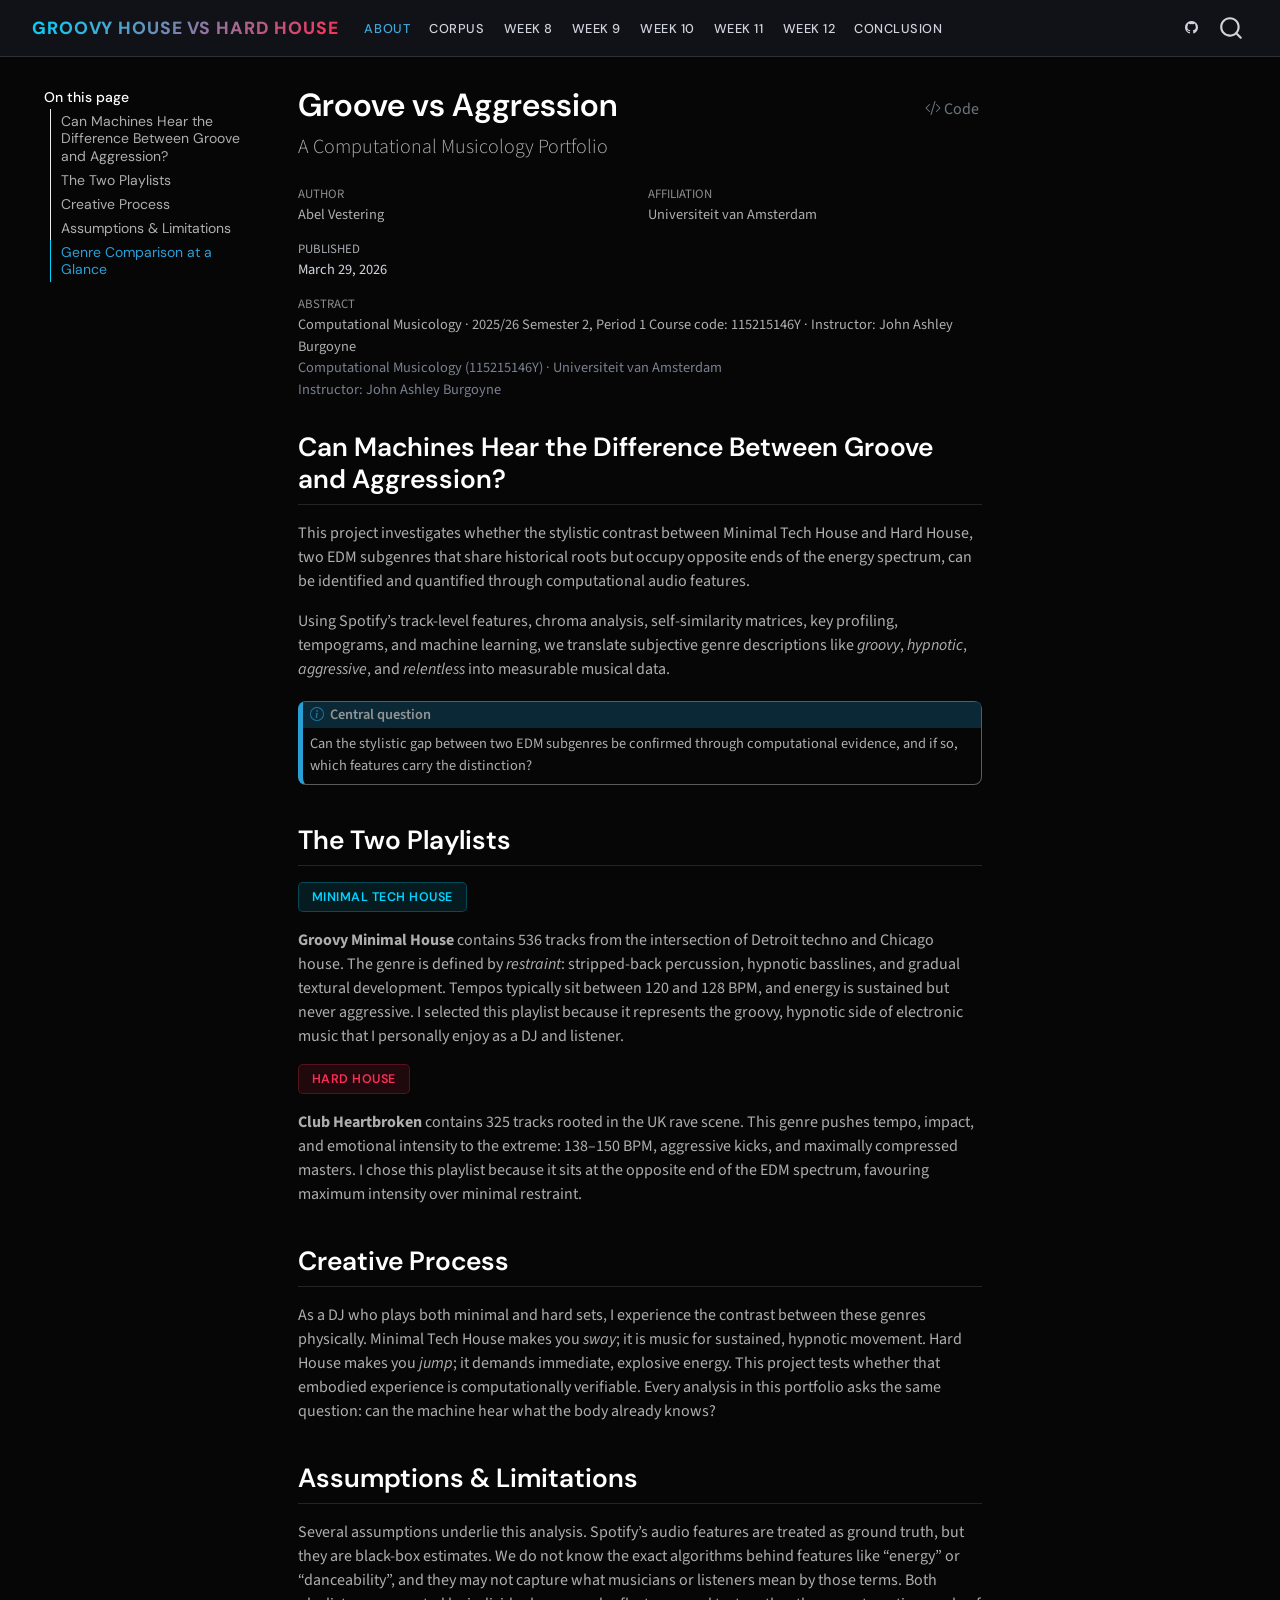
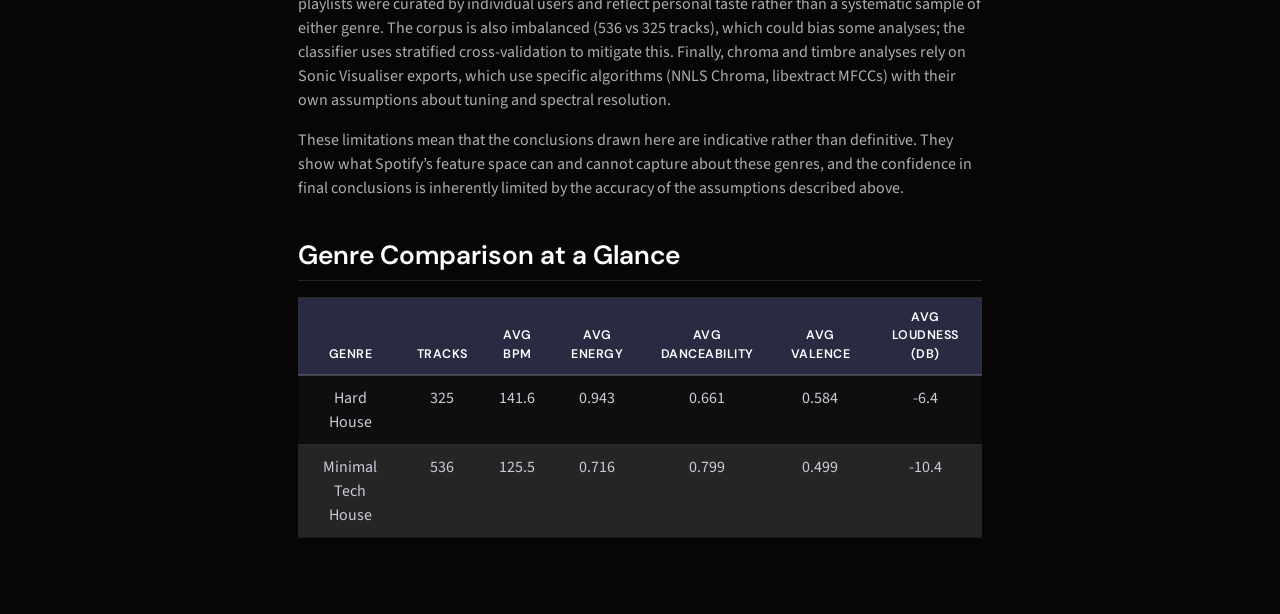
==== commit 240734c3: "Final polish" ====
--- a/docs/index.html
+++ b/docs/index.html
@@ -6,6 +6,8 @@
 
 <meta name="viewport" content="width=device-width, initial-scale=1.0, user-scalable=yes">
 
+<meta name="author" content="Abel Vestering">
+<meta name="dcterms.date" content="2026-03-29">
 
 <title>Groove vs Aggression – Groovy House vs Hard House</title>
 <style>
@@ -208,24 +210,52 @@
 
 <header id="title-block-header" class="quarto-title-block default">
 <div class="quarto-title">
-<div class="quarto-title-block"><div><h1 class="title">Groove vs Aggression</h1><button type="button" class="btn code-tools-button dropdown-toggle" id="quarto-code-tools-menu" data-bs-toggle="dropdown" aria-expanded="false"><i class="bi"></i> Code</button><ul class="dropdown-menu dropdown-menu-end" aria-labelelledby="quarto-code-tools-menu"><li><a id="quarto-show-all-code" class="dropdown-item" href="javascript:void(0)" role="button">Show All Code</a></li><li><a id="quarto-hide-all-code" class="dropdown-item" href="javascript:void(0)" role="button">Hide All Code</a></li><li><hr class="dropdown-divider"></li><li><a id="quarto-view-source" class="dropdown-item" href="javascript:void(0)" role="button">View Source</a></li></ul></div></div>
-<p class="subtitle lead">A Computational Musicology Portfolio by Abel Vestering</p>
-</div>
-
-
+<div class="quarto-title-block"><div><h1 class="title">Groove vs Aggression</h1><button type="button" class="btn code-tools-button" id="quarto-code-tools-source"><i class="bi"></i> Code</button></div></div>
+<p class="subtitle lead">A Computational Musicology Portfolio</p>
+</div>
+
+
+<div class="quarto-title-meta-author">
+  <div class="quarto-title-meta-heading">Author</div>
+  <div class="quarto-title-meta-heading">Affiliation</div>
+  
+    <div class="quarto-title-meta-contents">
+    <p class="author">Abel Vestering </p>
+  </div>
+  <div class="quarto-title-meta-contents">
+        <p class="affiliation">
+            Universiteit van Amsterdam
+          </p>
+      </div>
+  </div>
 
 <div class="quarto-title-meta">
 
-    
+      
+    <div>
+    <div class="quarto-title-meta-heading">Published</div>
+    <div class="quarto-title-meta-contents">
+      <p class="date">March 29, 2026</p>
+    </div>
+  </div>
   
     
   </div>
   
+<div>
+  <div class="abstract">
+    <div class="block-title">Abstract</div>
+    <p>Computational Musicology · 2025/26 Semester 2, Period 1 Course code: 115215146Y · Instructor: John Ashley Burgoyne</p>
+  </div>
+</div>
 
 
 </header>
 
 
+<div style="font-size:0.9rem; color:#7a8090; margin-top:-1rem; margin-bottom:2rem;">
+<p>Computational Musicology (115215146Y) · Universiteit van Amsterdam<br> Instructor: John Ashley Burgoyne</p>
+</div>
 <section id="can-machines-hear-the-difference-between-groove-and-aggression" class="level2">
 <h2 class="anchored" data-anchor-id="can-machines-hear-the-difference-between-groove-and-aggression">Can Machines Hear the Difference Between Groove and Aggression?</h2>
 <p>This project investigates whether the stylistic contrast between Minimal Tech House and Hard House, two EDM subgenres that share historical roots but occupy opposite ends of the energy spectrum, can be identified and quantified through computational audio features.</p>
@@ -263,18 +293,9 @@
 <section id="genre-comparison-at-a-glance" class="level2">
 <h2 class="anchored" data-anchor-id="genre-comparison-at-a-glance">Genre Comparison at a Glance</h2>
 <div class="cell">
-<details class="code-fold">
-<summary>Show code</summary>
-<div class="code-copy-outer-scaffold"><div class="sourceCode cell-code" id="cb1"><pre class="sourceCode r code-with-copy"><code class="sourceCode r"><span id="cb1-1"><a href="#cb1-1" aria-hidden="true" tabindex="-1"></a>summary_stats <span class="ot">&lt;-</span> corpus <span class="sc">|&gt;</span> <span class="fu">group_by</span>(Genre) <span class="sc">|&gt;</span></span>
-<span id="cb1-2"><a href="#cb1-2" aria-hidden="true" tabindex="-1"></a>  <span class="fu">summarise</span>(<span class="at">Tracks=</span><span class="fu">n</span>(), <span class="st">`</span><span class="at">Avg BPM</span><span class="st">`</span><span class="ot">=</span><span class="fu">round</span>(<span class="fu">mean</span>(Tempo,<span class="at">na.rm=</span>T),<span class="dv">1</span>), <span class="st">`</span><span class="at">Avg Energy</span><span class="st">`</span><span class="ot">=</span><span class="fu">round</span>(<span class="fu">mean</span>(Energy,<span class="at">na.rm=</span>T),<span class="dv">3</span>),</span>
-<span id="cb1-3"><a href="#cb1-3" aria-hidden="true" tabindex="-1"></a>    <span class="st">`</span><span class="at">Avg Danceability</span><span class="st">`</span><span class="ot">=</span><span class="fu">round</span>(<span class="fu">mean</span>(Danceability,<span class="at">na.rm=</span>T),<span class="dv">3</span>), <span class="st">`</span><span class="at">Avg Valence</span><span class="st">`</span><span class="ot">=</span><span class="fu">round</span>(<span class="fu">mean</span>(Valence,<span class="at">na.rm=</span>T),<span class="dv">3</span>),</span>
-<span id="cb1-4"><a href="#cb1-4" aria-hidden="true" tabindex="-1"></a>    <span class="st">`</span><span class="at">Avg Loudness (dB)</span><span class="st">`</span><span class="ot">=</span><span class="fu">round</span>(<span class="fu">mean</span>(Loudness,<span class="at">na.rm=</span>T),<span class="dv">1</span>))</span>
-<span id="cb1-5"><a href="#cb1-5" aria-hidden="true" tabindex="-1"></a><span class="fu">datatable</span>(summary_stats, <span class="at">options=</span><span class="fu">list</span>(<span class="at">dom=</span><span class="st">'t'</span>,<span class="at">ordering=</span>F, <span class="at">columnDefs=</span><span class="fu">list</span>(<span class="fu">list</span>(<span class="at">className=</span><span class="st">'dt-center'</span>,<span class="at">targets=</span><span class="st">'_all'</span>))),</span>
-<span id="cb1-6"><a href="#cb1-6" aria-hidden="true" tabindex="-1"></a>  <span class="at">rownames=</span>F, <span class="at">class=</span><span class="st">"table table-striped table-hover"</span>)</span></code></pre></div><button title="Copy to Clipboard" class="code-copy-button"><i class="bi"></i></button></div>
-</details>
 <div class="cell-output-display">
-<div class="datatables html-widget html-fill-item" id="htmlwidget-8c3c67d7cf26e398c09f" style="width:100%;height:auto;"></div>
-<script type="application/json" data-for="htmlwidget-8c3c67d7cf26e398c09f">{"x":{"filter":"none","vertical":false,"data":[["Hard House","Minimal Tech House"],[325,536],[141.6,125.5],[0.9429999999999999,0.716],[0.661,0.799],[0.584,0.499],[-6.4,-10.4]],"container":"<table class=\"table table-striped table-hover\">\n  <thead>\n    <tr>\n      <th>Genre<\/th>\n      <th>Tracks<\/th>\n      <th>Avg BPM<\/th>\n      <th>Avg Energy<\/th>\n      <th>Avg Danceability<\/th>\n      <th>Avg Valence<\/th>\n      <th>Avg Loudness (dB)<\/th>\n    <\/tr>\n  <\/thead>\n<\/table>","options":{"dom":"t","ordering":false,"columnDefs":[{"className":"dt-center","targets":"_all"},{"name":"Genre","targets":0},{"name":"Tracks","targets":1},{"name":"Avg BPM","targets":2},{"name":"Avg Energy","targets":3},{"name":"Avg Danceability","targets":4},{"name":"Avg Valence","targets":5},{"name":"Avg Loudness (dB)","targets":6}],"order":[],"autoWidth":false,"orderClasses":false}},"evals":[],"jsHooks":[]}</script>
+<div class="datatables html-widget html-fill-item" id="htmlwidget-ea67be8967498cac659d" style="width:100%;height:auto;"></div>
+<script type="application/json" data-for="htmlwidget-ea67be8967498cac659d">{"x":{"filter":"none","vertical":false,"data":[["Hard House","Minimal Tech House"],[325,536],[141.6,125.5],[0.9429999999999999,0.716],[0.661,0.799],[0.584,0.499],[-6.4,-10.4]],"container":"<table class=\"table table-striped table-hover\">\n  <thead>\n    <tr>\n      <th>Genre<\/th>\n      <th>Tracks<\/th>\n      <th>Avg BPM<\/th>\n      <th>Avg Energy<\/th>\n      <th>Avg Danceability<\/th>\n      <th>Avg Valence<\/th>\n      <th>Avg Loudness (dB)<\/th>\n    <\/tr>\n  <\/thead>\n<\/table>","options":{"dom":"t","ordering":false,"columnDefs":[{"className":"dt-center","targets":"_all"},{"name":"Genre","targets":0},{"name":"Tracks","targets":1},{"name":"Avg BPM","targets":2},{"name":"Avg Energy","targets":3},{"name":"Avg Danceability","targets":4},{"name":"Avg Valence","targets":5},{"name":"Avg Loudness (dB)","targets":6}],"order":[],"autoWidth":false,"orderClasses":false}},"evals":[],"jsHooks":[]}</script>
 </div>
 </div>
 
@@ -735,57 +756,70 @@
     }
   });
   </script><div class="modal fade" id="quarto-embedded-source-code-modal" tabindex="-1" aria-labelledby="quarto-embedded-source-code-modal-label" aria-hidden="true"><div class="modal-dialog modal-dialog-scrollable"><div class="modal-content"><div class="modal-header"><h5 class="modal-title" id="quarto-embedded-source-code-modal-label">Source Code</h5><button class="btn-close" data-bs-dismiss="modal"></button></div><div class="modal-body"><div class="">
-<div class="code-copy-outer-scaffold"><div class="sourceCode" id="cb2" data-shortcodes="false"><pre class="sourceCode markdown code-with-copy"><code class="sourceCode markdown"><span id="cb2-1"><a href="#cb2-1" aria-hidden="true" tabindex="-1"></a><span class="co">---</span></span>
-<span id="cb2-2"><a href="#cb2-2" aria-hidden="true" tabindex="-1"></a><span class="an">title:</span><span class="co"> "Groove vs Aggression"</span></span>
-<span id="cb2-3"><a href="#cb2-3" aria-hidden="true" tabindex="-1"></a><span class="an">subtitle:</span><span class="co"> "A Computational Musicology Portfolio by Abel Vestering"</span></span>
-<span id="cb2-4"><a href="#cb2-4" aria-hidden="true" tabindex="-1"></a><span class="co">---</span></span>
-<span id="cb2-5"><a href="#cb2-5" aria-hidden="true" tabindex="-1"></a></span>
-<span id="cb2-6"><a href="#cb2-6" aria-hidden="true" tabindex="-1"></a><span class="in">```{r setup}</span></span>
-<span id="cb2-7"><a href="#cb2-7" aria-hidden="true" tabindex="-1"></a><span class="co">#| include: false</span></span>
-<span id="cb2-8"><a href="#cb2-8" aria-hidden="true" tabindex="-1"></a><span class="fu">source</span>(<span class="st">"setup.R"</span>)</span>
-<span id="cb2-9"><a href="#cb2-9" aria-hidden="true" tabindex="-1"></a><span class="in">```</span></span>
-<span id="cb2-10"><a href="#cb2-10" aria-hidden="true" tabindex="-1"></a></span>
-<span id="cb2-11"><a href="#cb2-11" aria-hidden="true" tabindex="-1"></a><span class="fu">## Can Machines Hear the Difference Between Groove and Aggression?</span></span>
-<span id="cb2-12"><a href="#cb2-12" aria-hidden="true" tabindex="-1"></a></span>
-<span id="cb2-13"><a href="#cb2-13" aria-hidden="true" tabindex="-1"></a>This project investigates whether the stylistic contrast between Minimal Tech House and Hard House, two EDM subgenres that share historical roots but occupy opposite ends of the energy spectrum, can be identified and quantified through computational audio features.</span>
-<span id="cb2-14"><a href="#cb2-14" aria-hidden="true" tabindex="-1"></a></span>
-<span id="cb2-15"><a href="#cb2-15" aria-hidden="true" tabindex="-1"></a>Using Spotify's track-level features, chroma analysis, self-similarity matrices, key profiling, tempograms, and machine learning, we translate subjective genre descriptions like *groovy*, *hypnotic*, *aggressive*, and *relentless* into measurable musical data.</span>
-<span id="cb2-16"><a href="#cb2-16" aria-hidden="true" tabindex="-1"></a></span>
-<span id="cb2-17"><a href="#cb2-17" aria-hidden="true" tabindex="-1"></a>::: {.callout-note}</span>
-<span id="cb2-18"><a href="#cb2-18" aria-hidden="true" tabindex="-1"></a><span class="fu">## Central question</span></span>
-<span id="cb2-19"><a href="#cb2-19" aria-hidden="true" tabindex="-1"></a>Can the stylistic gap between two EDM subgenres be confirmed through computational evidence, and if so, which features carry the distinction?</span>
-<span id="cb2-20"><a href="#cb2-20" aria-hidden="true" tabindex="-1"></a>:::</span>
-<span id="cb2-21"><a href="#cb2-21" aria-hidden="true" tabindex="-1"></a></span>
-<span id="cb2-22"><a href="#cb2-22" aria-hidden="true" tabindex="-1"></a><span class="fu">## The Two Playlists</span></span>
-<span id="cb2-23"><a href="#cb2-23" aria-hidden="true" tabindex="-1"></a></span>
-<span id="cb2-24"><a href="#cb2-24" aria-hidden="true" tabindex="-1"></a><span class="dt">&lt;</span><span class="kw">span</span><span class="ot"> class</span><span class="op">=</span><span class="st">"genre-tag minimal"</span><span class="dt">&gt;</span>Minimal Tech House<span class="dt">&lt;/</span><span class="kw">span</span><span class="dt">&gt;</span></span>
-<span id="cb2-25"><a href="#cb2-25" aria-hidden="true" tabindex="-1"></a></span>
-<span id="cb2-26"><a href="#cb2-26" aria-hidden="true" tabindex="-1"></a>**Groovy Minimal House** contains 536 tracks from the intersection of Detroit techno and Chicago house. The genre is defined by *restraint*: stripped-back percussion, hypnotic basslines, and gradual textural development. Tempos typically sit between 120 and 128 BPM, and energy is sustained but never aggressive. I selected this playlist because it represents the groovy, hypnotic side of electronic music that I personally enjoy as a DJ and listener.</span>
-<span id="cb2-27"><a href="#cb2-27" aria-hidden="true" tabindex="-1"></a></span>
-<span id="cb2-28"><a href="#cb2-28" aria-hidden="true" tabindex="-1"></a><span class="dt">&lt;</span><span class="kw">span</span><span class="ot"> class</span><span class="op">=</span><span class="st">"genre-tag hard"</span><span class="dt">&gt;</span>Hard House<span class="dt">&lt;/</span><span class="kw">span</span><span class="dt">&gt;</span></span>
-<span id="cb2-29"><a href="#cb2-29" aria-hidden="true" tabindex="-1"></a></span>
-<span id="cb2-30"><a href="#cb2-30" aria-hidden="true" tabindex="-1"></a>**Club Heartbroken** contains 325 tracks rooted in the UK rave scene. This genre pushes tempo, impact, and emotional intensity to the extreme: 138–150 BPM, aggressive kicks, and maximally compressed masters. I chose this playlist because it sits at the opposite end of the EDM spectrum, favouring maximum intensity over minimal restraint.</span>
-<span id="cb2-31"><a href="#cb2-31" aria-hidden="true" tabindex="-1"></a></span>
-<span id="cb2-32"><a href="#cb2-32" aria-hidden="true" tabindex="-1"></a><span class="fu">## Creative Process</span></span>
-<span id="cb2-33"><a href="#cb2-33" aria-hidden="true" tabindex="-1"></a></span>
-<span id="cb2-34"><a href="#cb2-34" aria-hidden="true" tabindex="-1"></a>As a DJ who plays both minimal and hard sets, I experience the contrast between these genres physically. Minimal Tech House makes you *sway*; it is music for sustained, hypnotic movement. Hard House makes you *jump*; it demands immediate, explosive energy. This project tests whether that embodied experience is computationally verifiable. Every analysis in this portfolio asks the same question: can the machine hear what the body already knows?</span>
-<span id="cb2-35"><a href="#cb2-35" aria-hidden="true" tabindex="-1"></a></span>
-<span id="cb2-36"><a href="#cb2-36" aria-hidden="true" tabindex="-1"></a><span class="fu">## Assumptions &amp; Limitations</span></span>
-<span id="cb2-37"><a href="#cb2-37" aria-hidden="true" tabindex="-1"></a></span>
-<span id="cb2-38"><a href="#cb2-38" aria-hidden="true" tabindex="-1"></a>Several assumptions underlie this analysis. Spotify's audio features are treated as ground truth, but they are black-box estimates. We do not know the exact algorithms behind features like "energy" or "danceability", and they may not capture what musicians or listeners mean by those terms. Both playlists were curated by individual users and reflect personal taste rather than a systematic sample of either genre. The corpus is also imbalanced (536 vs 325 tracks), which could bias some analyses; the classifier uses stratified cross-validation to mitigate this. Finally, chroma and timbre analyses rely on Sonic Visualiser exports, which use specific algorithms (NNLS Chroma, libextract MFCCs) with their own assumptions about tuning and spectral resolution.</span>
-<span id="cb2-39"><a href="#cb2-39" aria-hidden="true" tabindex="-1"></a></span>
-<span id="cb2-40"><a href="#cb2-40" aria-hidden="true" tabindex="-1"></a>These limitations mean that the conclusions drawn here are indicative rather than definitive. They show what Spotify's feature space can and cannot capture about these genres, and the confidence in final conclusions is inherently limited by the accuracy of the assumptions described above.</span>
-<span id="cb2-41"><a href="#cb2-41" aria-hidden="true" tabindex="-1"></a></span>
-<span id="cb2-42"><a href="#cb2-42" aria-hidden="true" tabindex="-1"></a><span class="fu">## Genre Comparison at a Glance</span></span>
-<span id="cb2-43"><a href="#cb2-43" aria-hidden="true" tabindex="-1"></a></span>
-<span id="cb2-46"><a href="#cb2-46" aria-hidden="true" tabindex="-1"></a><span class="in">```{r}</span></span>
-<span id="cb2-47"><a href="#cb2-47" aria-hidden="true" tabindex="-1"></a>summary_stats <span class="ot">&lt;-</span> corpus <span class="sc">|&gt;</span> <span class="fu">group_by</span>(Genre) <span class="sc">|&gt;</span></span>
-<span id="cb2-48"><a href="#cb2-48" aria-hidden="true" tabindex="-1"></a>  <span class="fu">summarise</span>(<span class="at">Tracks=</span><span class="fu">n</span>(), <span class="st">`</span><span class="at">Avg BPM</span><span class="st">`</span><span class="ot">=</span><span class="fu">round</span>(<span class="fu">mean</span>(Tempo,<span class="at">na.rm=</span>T),<span class="dv">1</span>), <span class="st">`</span><span class="at">Avg Energy</span><span class="st">`</span><span class="ot">=</span><span class="fu">round</span>(<span class="fu">mean</span>(Energy,<span class="at">na.rm=</span>T),<span class="dv">3</span>),</span>
-<span id="cb2-49"><a href="#cb2-49" aria-hidden="true" tabindex="-1"></a>    <span class="st">`</span><span class="at">Avg Danceability</span><span class="st">`</span><span class="ot">=</span><span class="fu">round</span>(<span class="fu">mean</span>(Danceability,<span class="at">na.rm=</span>T),<span class="dv">3</span>), <span class="st">`</span><span class="at">Avg Valence</span><span class="st">`</span><span class="ot">=</span><span class="fu">round</span>(<span class="fu">mean</span>(Valence,<span class="at">na.rm=</span>T),<span class="dv">3</span>),</span>
-<span id="cb2-50"><a href="#cb2-50" aria-hidden="true" tabindex="-1"></a>    <span class="st">`</span><span class="at">Avg Loudness (dB)</span><span class="st">`</span><span class="ot">=</span><span class="fu">round</span>(<span class="fu">mean</span>(Loudness,<span class="at">na.rm=</span>T),<span class="dv">1</span>))</span>
-<span id="cb2-51"><a href="#cb2-51" aria-hidden="true" tabindex="-1"></a><span class="fu">datatable</span>(summary_stats, <span class="at">options=</span><span class="fu">list</span>(<span class="at">dom=</span><span class="st">'t'</span>,<span class="at">ordering=</span>F, <span class="at">columnDefs=</span><span class="fu">list</span>(<span class="fu">list</span>(<span class="at">className=</span><span class="st">'dt-center'</span>,<span class="at">targets=</span><span class="st">'_all'</span>))),</span>
-<span id="cb2-52"><a href="#cb2-52" aria-hidden="true" tabindex="-1"></a>  <span class="at">rownames=</span>F, <span class="at">class=</span><span class="st">"table table-striped table-hover"</span>)</span>
-<span id="cb2-53"><a href="#cb2-53" aria-hidden="true" tabindex="-1"></a><span class="in">```</span></span>
+<div class="code-copy-outer-scaffold"><div class="sourceCode" id="cb1" data-shortcodes="false"><pre class="sourceCode markdown code-with-copy"><code class="sourceCode markdown"><span id="cb1-1"><a href="#cb1-1" aria-hidden="true" tabindex="-1"></a><span class="co">---</span></span>
+<span id="cb1-2"><a href="#cb1-2" aria-hidden="true" tabindex="-1"></a><span class="an">title:</span><span class="co"> "Groove vs Aggression"</span></span>
+<span id="cb1-3"><a href="#cb1-3" aria-hidden="true" tabindex="-1"></a><span class="an">subtitle:</span><span class="co"> "A Computational Musicology Portfolio"</span></span>
+<span id="cb1-4"><a href="#cb1-4" aria-hidden="true" tabindex="-1"></a><span class="an">author:</span></span>
+<span id="cb1-5"><a href="#cb1-5" aria-hidden="true" tabindex="-1"></a><span class="co">  - name: "Abel Vestering"</span></span>
+<span id="cb1-6"><a href="#cb1-6" aria-hidden="true" tabindex="-1"></a><span class="co">    affiliation: "Universiteit van Amsterdam"</span></span>
+<span id="cb1-7"><a href="#cb1-7" aria-hidden="true" tabindex="-1"></a><span class="an">date:</span><span class="co"> "29 March 2026"</span></span>
+<span id="cb1-8"><a href="#cb1-8" aria-hidden="true" tabindex="-1"></a><span class="an">abstract:</span><span class="co"> |</span></span>
+<span id="cb1-9"><a href="#cb1-9" aria-hidden="true" tabindex="-1"></a><span class="co">  Computational Musicology · 2025/26 Semester 2, Period 1</span></span>
+<span id="cb1-10"><a href="#cb1-10" aria-hidden="true" tabindex="-1"></a><span class="co">  Course code: 115215146Y · Instructor: John Ashley Burgoyne</span></span>
+<span id="cb1-11"><a href="#cb1-11" aria-hidden="true" tabindex="-1"></a><span class="co">---</span></span>
+<span id="cb1-12"><a href="#cb1-12" aria-hidden="true" tabindex="-1"></a></span>
+<span id="cb1-13"><a href="#cb1-13" aria-hidden="true" tabindex="-1"></a><span class="in">```{r setup}</span></span>
+<span id="cb1-14"><a href="#cb1-14" aria-hidden="true" tabindex="-1"></a><span class="co">#| include: false</span></span>
+<span id="cb1-15"><a href="#cb1-15" aria-hidden="true" tabindex="-1"></a><span class="fu">source</span>(<span class="st">"setup.R"</span>)</span>
+<span id="cb1-16"><a href="#cb1-16" aria-hidden="true" tabindex="-1"></a><span class="in">```</span></span>
+<span id="cb1-17"><a href="#cb1-17" aria-hidden="true" tabindex="-1"></a></span>
+<span id="cb1-18"><a href="#cb1-18" aria-hidden="true" tabindex="-1"></a><span class="dt">&lt;</span><span class="kw">div</span><span class="ot"> style</span><span class="op">=</span><span class="st">"font-size:0.9rem; color:#7a8090; margin-top:-1rem; margin-bottom:2rem;"</span><span class="dt">&gt;</span></span>
+<span id="cb1-19"><a href="#cb1-19" aria-hidden="true" tabindex="-1"></a>Computational Musicology (115215146Y) · Universiteit van Amsterdam<span class="dt">&lt;</span><span class="kw">br</span><span class="dt">&gt;</span></span>
+<span id="cb1-20"><a href="#cb1-20" aria-hidden="true" tabindex="-1"></a>Instructor: John Ashley Burgoyne</span>
+<span id="cb1-21"><a href="#cb1-21" aria-hidden="true" tabindex="-1"></a><span class="dt">&lt;/</span><span class="kw">div</span><span class="dt">&gt;</span></span>
+<span id="cb1-22"><a href="#cb1-22" aria-hidden="true" tabindex="-1"></a></span>
+<span id="cb1-23"><a href="#cb1-23" aria-hidden="true" tabindex="-1"></a><span class="fu">## Can Machines Hear the Difference Between Groove and Aggression?</span></span>
+<span id="cb1-24"><a href="#cb1-24" aria-hidden="true" tabindex="-1"></a></span>
+<span id="cb1-25"><a href="#cb1-25" aria-hidden="true" tabindex="-1"></a>This project investigates whether the stylistic contrast between Minimal Tech House and Hard House, two EDM subgenres that share historical roots but occupy opposite ends of the energy spectrum, can be identified and quantified through computational audio features.</span>
+<span id="cb1-26"><a href="#cb1-26" aria-hidden="true" tabindex="-1"></a></span>
+<span id="cb1-27"><a href="#cb1-27" aria-hidden="true" tabindex="-1"></a>Using Spotify's track-level features, chroma analysis, self-similarity matrices, key profiling, tempograms, and machine learning, we translate subjective genre descriptions like *groovy*, *hypnotic*, *aggressive*, and *relentless* into measurable musical data.</span>
+<span id="cb1-28"><a href="#cb1-28" aria-hidden="true" tabindex="-1"></a></span>
+<span id="cb1-29"><a href="#cb1-29" aria-hidden="true" tabindex="-1"></a>::: {.callout-note}</span>
+<span id="cb1-30"><a href="#cb1-30" aria-hidden="true" tabindex="-1"></a><span class="fu">## Central question</span></span>
+<span id="cb1-31"><a href="#cb1-31" aria-hidden="true" tabindex="-1"></a>Can the stylistic gap between two EDM subgenres be confirmed through computational evidence, and if so, which features carry the distinction?</span>
+<span id="cb1-32"><a href="#cb1-32" aria-hidden="true" tabindex="-1"></a>:::</span>
+<span id="cb1-33"><a href="#cb1-33" aria-hidden="true" tabindex="-1"></a></span>
+<span id="cb1-34"><a href="#cb1-34" aria-hidden="true" tabindex="-1"></a><span class="fu">## The Two Playlists</span></span>
+<span id="cb1-35"><a href="#cb1-35" aria-hidden="true" tabindex="-1"></a></span>
+<span id="cb1-36"><a href="#cb1-36" aria-hidden="true" tabindex="-1"></a><span class="dt">&lt;</span><span class="kw">span</span><span class="ot"> class</span><span class="op">=</span><span class="st">"genre-tag minimal"</span><span class="dt">&gt;</span>Minimal Tech House<span class="dt">&lt;/</span><span class="kw">span</span><span class="dt">&gt;</span></span>
+<span id="cb1-37"><a href="#cb1-37" aria-hidden="true" tabindex="-1"></a></span>
+<span id="cb1-38"><a href="#cb1-38" aria-hidden="true" tabindex="-1"></a>**Groovy Minimal House** contains 536 tracks from the intersection of Detroit techno and Chicago house. The genre is defined by *restraint*: stripped-back percussion, hypnotic basslines, and gradual textural development. Tempos typically sit between 120 and 128 BPM, and energy is sustained but never aggressive. I selected this playlist because it represents the groovy, hypnotic side of electronic music that I personally enjoy as a DJ and listener.</span>
+<span id="cb1-39"><a href="#cb1-39" aria-hidden="true" tabindex="-1"></a></span>
+<span id="cb1-40"><a href="#cb1-40" aria-hidden="true" tabindex="-1"></a><span class="dt">&lt;</span><span class="kw">span</span><span class="ot"> class</span><span class="op">=</span><span class="st">"genre-tag hard"</span><span class="dt">&gt;</span>Hard House<span class="dt">&lt;/</span><span class="kw">span</span><span class="dt">&gt;</span></span>
+<span id="cb1-41"><a href="#cb1-41" aria-hidden="true" tabindex="-1"></a></span>
+<span id="cb1-42"><a href="#cb1-42" aria-hidden="true" tabindex="-1"></a>**Club Heartbroken** contains 325 tracks rooted in the UK rave scene. This genre pushes tempo, impact, and emotional intensity to the extreme: 138–150 BPM, aggressive kicks, and maximally compressed masters. I chose this playlist because it sits at the opposite end of the EDM spectrum, favouring maximum intensity over minimal restraint.</span>
+<span id="cb1-43"><a href="#cb1-43" aria-hidden="true" tabindex="-1"></a></span>
+<span id="cb1-44"><a href="#cb1-44" aria-hidden="true" tabindex="-1"></a><span class="fu">## Creative Process</span></span>
+<span id="cb1-45"><a href="#cb1-45" aria-hidden="true" tabindex="-1"></a></span>
+<span id="cb1-46"><a href="#cb1-46" aria-hidden="true" tabindex="-1"></a>As a DJ who plays both minimal and hard sets, I experience the contrast between these genres physically. Minimal Tech House makes you *sway*; it is music for sustained, hypnotic movement. Hard House makes you *jump*; it demands immediate, explosive energy. This project tests whether that embodied experience is computationally verifiable. Every analysis in this portfolio asks the same question: can the machine hear what the body already knows?</span>
+<span id="cb1-47"><a href="#cb1-47" aria-hidden="true" tabindex="-1"></a></span>
+<span id="cb1-48"><a href="#cb1-48" aria-hidden="true" tabindex="-1"></a><span class="fu">## Assumptions &amp; Limitations</span></span>
+<span id="cb1-49"><a href="#cb1-49" aria-hidden="true" tabindex="-1"></a></span>
+<span id="cb1-50"><a href="#cb1-50" aria-hidden="true" tabindex="-1"></a>Several assumptions underlie this analysis. Spotify's audio features are treated as ground truth, but they are black-box estimates. We do not know the exact algorithms behind features like "energy" or "danceability", and they may not capture what musicians or listeners mean by those terms. Both playlists were curated by individual users and reflect personal taste rather than a systematic sample of either genre. The corpus is also imbalanced (536 vs 325 tracks), which could bias some analyses; the classifier uses stratified cross-validation to mitigate this. Finally, chroma and timbre analyses rely on Sonic Visualiser exports, which use specific algorithms (NNLS Chroma, libextract MFCCs) with their own assumptions about tuning and spectral resolution.</span>
+<span id="cb1-51"><a href="#cb1-51" aria-hidden="true" tabindex="-1"></a></span>
+<span id="cb1-52"><a href="#cb1-52" aria-hidden="true" tabindex="-1"></a>These limitations mean that the conclusions drawn here are indicative rather than definitive. They show what Spotify's feature space can and cannot capture about these genres, and the confidence in final conclusions is inherently limited by the accuracy of the assumptions described above.</span>
+<span id="cb1-53"><a href="#cb1-53" aria-hidden="true" tabindex="-1"></a></span>
+<span id="cb1-54"><a href="#cb1-54" aria-hidden="true" tabindex="-1"></a><span class="fu">## Genre Comparison at a Glance</span></span>
+<span id="cb1-55"><a href="#cb1-55" aria-hidden="true" tabindex="-1"></a></span>
+<span id="cb1-58"><a href="#cb1-58" aria-hidden="true" tabindex="-1"></a><span class="in">```{r}</span></span>
+<span id="cb1-59"><a href="#cb1-59" aria-hidden="true" tabindex="-1"></a><span class="co">#| echo: false</span></span>
+<span id="cb1-60"><a href="#cb1-60" aria-hidden="true" tabindex="-1"></a>summary_stats <span class="ot">&lt;-</span> corpus <span class="sc">|&gt;</span> <span class="fu">group_by</span>(Genre) <span class="sc">|&gt;</span></span>
+<span id="cb1-61"><a href="#cb1-61" aria-hidden="true" tabindex="-1"></a>  <span class="fu">summarise</span>(<span class="at">Tracks=</span><span class="fu">n</span>(), <span class="st">`</span><span class="at">Avg BPM</span><span class="st">`</span><span class="ot">=</span><span class="fu">round</span>(<span class="fu">mean</span>(Tempo,<span class="at">na.rm=</span>T),<span class="dv">1</span>), <span class="st">`</span><span class="at">Avg Energy</span><span class="st">`</span><span class="ot">=</span><span class="fu">round</span>(<span class="fu">mean</span>(Energy,<span class="at">na.rm=</span>T),<span class="dv">3</span>),</span>
+<span id="cb1-62"><a href="#cb1-62" aria-hidden="true" tabindex="-1"></a>    <span class="st">`</span><span class="at">Avg Danceability</span><span class="st">`</span><span class="ot">=</span><span class="fu">round</span>(<span class="fu">mean</span>(Danceability,<span class="at">na.rm=</span>T),<span class="dv">3</span>), <span class="st">`</span><span class="at">Avg Valence</span><span class="st">`</span><span class="ot">=</span><span class="fu">round</span>(<span class="fu">mean</span>(Valence,<span class="at">na.rm=</span>T),<span class="dv">3</span>),</span>
+<span id="cb1-63"><a href="#cb1-63" aria-hidden="true" tabindex="-1"></a>    <span class="st">`</span><span class="at">Avg Loudness (dB)</span><span class="st">`</span><span class="ot">=</span><span class="fu">round</span>(<span class="fu">mean</span>(Loudness,<span class="at">na.rm=</span>T),<span class="dv">1</span>))</span>
+<span id="cb1-64"><a href="#cb1-64" aria-hidden="true" tabindex="-1"></a><span class="fu">datatable</span>(summary_stats, <span class="at">options=</span><span class="fu">list</span>(<span class="at">dom=</span><span class="st">'t'</span>,<span class="at">ordering=</span>F, <span class="at">columnDefs=</span><span class="fu">list</span>(<span class="fu">list</span>(<span class="at">className=</span><span class="st">'dt-center'</span>,<span class="at">targets=</span><span class="st">'_all'</span>))),</span>
+<span id="cb1-65"><a href="#cb1-65" aria-hidden="true" tabindex="-1"></a>  <span class="at">rownames=</span>F, <span class="at">class=</span><span class="st">"table table-striped table-hover"</span>)</span>
+<span id="cb1-66"><a href="#cb1-66" aria-hidden="true" tabindex="-1"></a><span class="in">```</span></span>
 </code></pre></div><button title="Copy to Clipboard" class="code-copy-button" data-in-quarto-modal=""><i class="bi"></i></button></div>
 </div></div></div></div></div>
 </div> <!-- /content -->
--- a/docs/style.css
+++ b/docs/style.css
@@ -12,6 +12,13 @@
 
 body { font-family: 'Source Sans 3', sans-serif !important; }
 h1,h2,h3,h4,h5,h6 { font-family: 'DM Sans', sans-serif !important; }
+
+/* Author and date */
+.quarto-title-meta { font-size: 1rem; color: var(--text); }
+.quarto-title-author-name { font-size: 1.25rem; font-weight: 700; font-family: 'DM Sans', sans-serif; color: var(--text-bright) !important; }
+.quarto-title-author-affiliation { font-size: 0.95rem; color: var(--text-muted); }
+.quarto-title .abstract { font-size: 0.88rem; color: var(--text-muted); font-style: normal; border-left: 3px solid var(--cyan); padding-left: 12px; margin-top: 0.5rem; }
+.quarto-title .abstract-title { display: none; }
 
 /* Sticky Navbar */
 .navbar {
